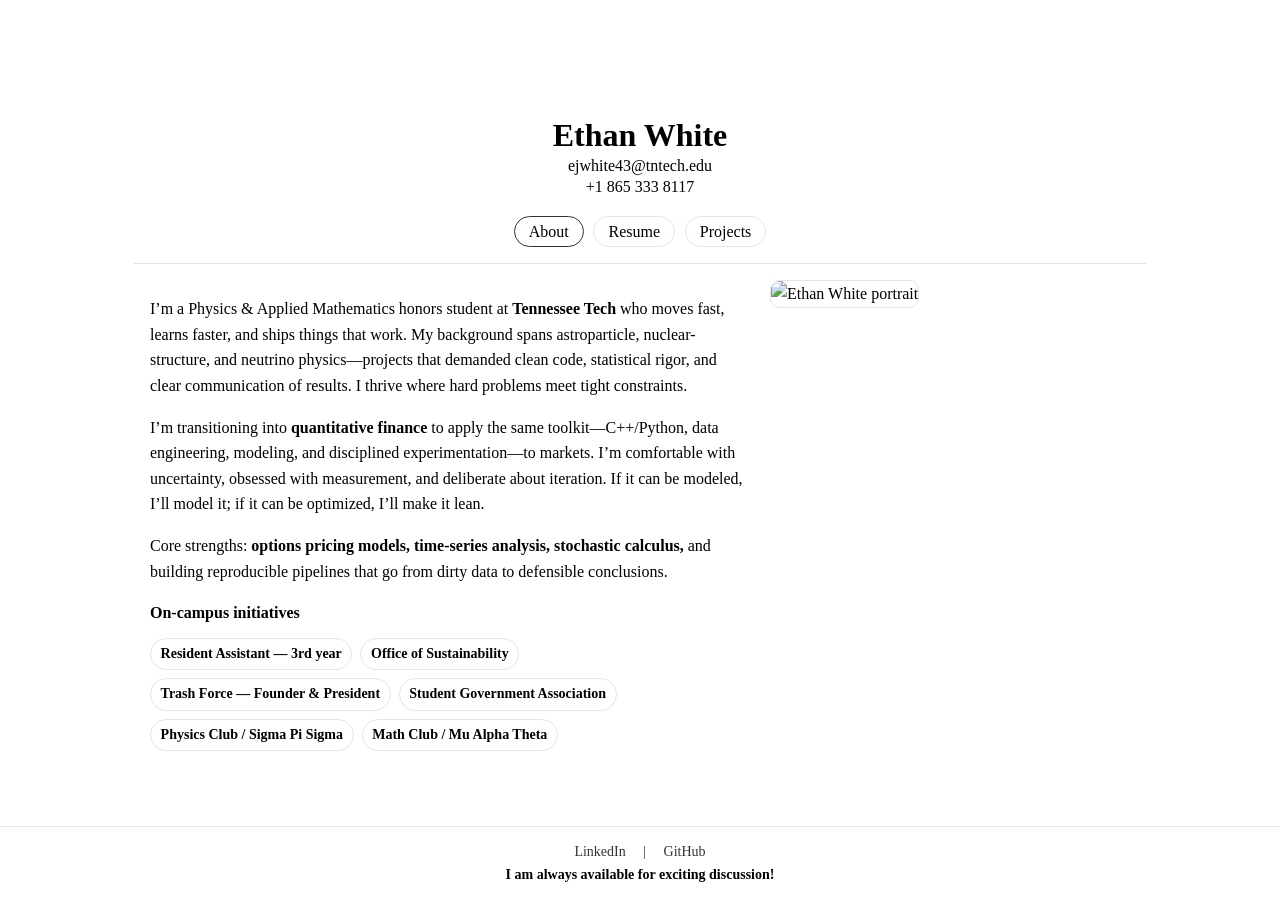
==== index.html @ bb37fae9 "Add files via upload" ====
<!doctype html>
<html lang="en">
<head>
  <meta charset="utf-8" />
  <title>Ethan White</title>
  <meta name="viewport" content="width=device-width, initial-scale=1" />
  <style>
    /* About spacing */
    #panel-about > ul > li { margin-bottom: 1.25em; }
    #panel-about ul ul li { margin-bottom: 0.4em; }

    /* About: two-column layout + photo + initiative pills */
.about-wrap{
  display:grid;
  grid-template-columns: 1fr 360px; /* text | photo */
  gap: 1.5rem;
  align-items:start;
}
.about-photo img{
  width:100%;
  aspect-ratio: 4/5;            /* tall portrait */
  object-fit: cover;
  border:1px solid var(--line);
  border-radius:10px;
}
.badges{
  list-style:none; padding:0; margin:.75rem 0 0 0;
  display:flex; flex-wrap:wrap; gap:.5rem;
}
.badges li{
  padding:.25rem .6rem; border:1px solid var(--line);
  border-radius:999px; font-weight:600; font-size:14px;
}
@media (max-width: 800px){
  .about-wrap{ grid-template-columns: 1fr; }
  .about-photo{ order:-1; } /* photo above text on small screens */
}


    :root{
      --ink:#000; --muted:#333; --line:#e5e5e5; --bg:#fff;
      --pill:999px;
      --js:#d79c82; --rust:#f2df64; --ts:#6ea7e0; --py:#5b87b3; --css:#162ea9; --html:#ff3e00;
    }

    html, body { height: 100%; }
    body{
      margin:0; background:var(--bg); color:var(--ink);
      font-family:"EB Garamond", Garamond, serif;
      display:flex; flex-direction:column; min-height:100vh;
      /* allow normal page scrolling */
      overflow:auto;
    }
    a{ color:inherit; text-decoration:none; }

    /* Hero */
    main{ text-align:center; margin-top:13vh; }
    h1{ margin:0 0 .1em 0; font-size:32px; font-weight:700; }
    .contact p{ margin:.2em 0; font-size:16px; }

    /* Tabs */
    .tabs{ margin-top:1.25em; }
    .tabs input[type="radio"]{ position:absolute; left:-9999px; }
    .labels{ display:flex; gap:.6rem; justify-content:center; flex-wrap:wrap; }
    .tab-label{
      display:inline-block; padding:.34em .88em; border:1px solid var(--line);
      border-radius:var(--pill); font-size:16px; cursor:pointer;
    }
    #tab-about:checked ~ .labels label[for="tab-about"],
    #tab-resume:checked ~ .labels label[for="tab-resume"],
    #tab-projects:checked ~ .labels label[for="tab-projects"]{
      border-color:var(--muted);
    }

    /* Panels – no fixed height, no internal scrolling */
    .panels{
      max-width:980px; margin:1em auto 0 auto; padding:0 1rem;
      text-align:left; line-height:1.6;
      border-top:1px solid var(--line);
    }
    .panel{ display:none; padding:1rem 0 2rem; }
    #tab-about:checked   ~ .panels #panel-about{ display:block; }
    #tab-resume:checked  ~ .panels #panel-resume{ display:block; }
    #tab-projects:checked~ .panels #panel-projects{ display:block; }

    /* Timeline */
    .resume h3{ margin:.5rem 0 .25rem; font-size:22px; }
    .timeline{ position:relative; margin:1rem 0 0 0; padding-left:2.25rem; }
    .timeline:before{ content:""; position:absolute; left:.7rem; top:0; bottom:0; width:2px; background:var(--line); }
    .titem{ position:relative; padding:.25rem 0 .9rem 1.1rem; margin-left:.5rem; }
    .titem:before{
      content:""; position:absolute; left:-1.4rem; top:.35rem;
      width:.6rem; height:.6rem; background:#fff; border:2px solid var(--muted); border-radius:50%;
    }
    .trole{ font-weight:700; }
    .torg{ font-style:Arial; }
    .tdates{ color:var(--muted); font-size:15px; }
    .arrow{ display:flex; align-items:center; gap:.6rem; color:var(--muted); margin:.25rem 0 .25rem .1rem; font-size:14px; }
    .arrow:before, .arrow:after{ content:""; height:1px; background:var(--line); flex:3 1 0; }
    .arrow span{ white-space:nowrap; }
    .subbullets{ margin:.35rem 0 0 0; padding-left:1.1rem; }
    .subbullets li{ margin:.2rem 0; }

    /* Projects */
    .grid{ display:grid; gap:1.25rem; grid-template-columns: repeat(3, 1fr); }
    @media (max-width: 960px){ .grid{ grid-template-columns: repeat(2, 1fr); } }
    @media (max-width: 640px){ .grid{ grid-template-columns: 1fr; } }
    .card{ border:1px solid var(--line); border-radius:10px; padding:1.1rem 1.2rem; background:#fff; }
    .card h4{ margin:0 0 .35rem 0; font-size:22px; }
    .card p{ margin:.25rem 0 .8rem 0; color:#222; }
    .tags{ display:flex; gap:.5rem; flex-wrap:wrap; }
    .tag{ display:inline-block; padding:.25rem .55rem; border-radius:8px; font-size:14px; font-weight:700;
          box-shadow: inset 0 0 0 1px rgba(0,0,0,.08); }
    .html{ background:var(--html); }
    .js{ background:var(--js); }
    .ts{ background:var(--ts); }
    .py{ background:var(--py); }
    .lua{ background:var(--lua); }
    .css{ background:var(--css); }

    /* Footer */
    footer{
      margin-top:auto; text-align:center; padding:1.2em 0;
      border-top:1px solid var(--line); font-size:14px; color:var(--muted);
    }
    footer a{ margin:0 1em; color:var(--muted); }
    footer a:hover{ text-decoration:underline; }
    .footer-note{ margin-top:.5em; font-weight:600; color:#000; }
  </style>
</head>
<body>
  <main>
    <h1>Ethan White</h1>
    <div class="contact">
      <p><a href="mailto:ejwhite43@tntech.edu">ejwhite43@tntech.edu</a></p>
      <p><a href="tel:+18653338117">+1 865 333 8117</a></p>
    </div>

    <div class="tabs">
      <input type="radio" name="tabs" id="tab-about" checked>
      <input type="radio" name="tabs" id="tab-resume">
      <input type="radio" name="tabs" id="tab-projects">

      <div class="labels">
        <label class="tab-label" for="tab-about">About</label>
        <label class="tab-label" for="tab-resume">Resume</label>
        <label class="tab-label" for="tab-projects">Projects</label>
      </div>

      <div class="panels">
        <!-- ABOUT -->
<section class="panel" id="panel-about">
  <div class="about-wrap">
    <!-- LEFT: TEXT -->
    <div class="about-text">
      <p>
        I’m a Physics & Applied Mathematics honors student at <strong>Tennessee Tech</strong> who moves fast,
        learns faster, and ships things that work. My background spans astroparticle, nuclear-structure, and
        neutrino physics—projects that demanded clean code, statistical rigor, and clear communication of results.
        I thrive where hard problems meet tight constraints.
      </p>

      <p>
        I’m transitioning into <strong>quantitative finance</strong> to apply the same toolkit—C++/Python,
        data engineering, modeling, and disciplined experimentation—to markets. I’m comfortable with uncertainty,
        obsessed with measurement, and deliberate about iteration. If it can be modeled, I’ll model it; if it can
        be optimized, I’ll make it lean.
      </p>

      <p>
        Core strengths: <strong>options pricing models, time-series analysis, stochastic calculus,</strong> and
        building reproducible pipelines that go from dirty data to defensible conclusions.
      </p>

      <div>
        <strong>On-campus initiatives</strong>
        <ul class="badges">
          <li>Resident Assistant — 3rd year</li>
          <li>Office of Sustainability</li>
          <li>Trash Force — Founder & President</li>
          <li>Student Government Association</li>
          <li>Physics Club / Sigma Pi Sigma</li>
          <li>Math Club / Mu Alpha Theta</li>
        </ul>
      </div>
    </div>

    <!-- RIGHT: PHOTO -->
    <div class="about-photo">
      <!-- Replace the src with your actual image path -->
      <img src="images/lakelouise.jpg" alt="Ethan White portrait">
    </div>
  </div>
</section>


        <!-- RESUME -->
        <section class="panel resume" id="panel-resume">
          <h3>Education</h3>
          <div class="timeline">
            <div class="titem">
              <div class="trole">B.S. Physics; B.S. Applied Mathematics, Honors College — GPA 3.72/4.00</div>
              <div class="torg">Tennessee Technological University — Cookeville, TN</div>
              <div class="tdates">Anticipated May 2026</div>
              <ul class="subbullets">
                <li>Technical: Python (Masterful), C++, CERN ROOT, R, HTML/CSS</li>
              </ul>
            </div>
            <div class="arrow"><span>▼ next</span></div>
          </div>

          <h3>Work Experience</h3>
          <div class="timeline">
            <div class="titem">
              <div class="trole">Undergraduate Research Assistant, Astroparticle Physics</div>
              <div class="torg">University of Utah, Physics & Astronomy REU — Salt Lake City, UT</div>
              <div class="tdates">May 2025 – Aug 2025</div>
              <ul class="subbullets">
                <li>Time-matching corrections and calibration for IceCube SAE with TALE infill; event-reconstruction program.</li>
                <li>Posters: SESAPS 2025 (Harrisonburg), TA Collaboration Meeting (Tokyo, Japan).</li>
              </ul>
            </div>

            <div class="arrow"><span>↓</span></div>

            <div class="titem">
              <div class="trole">Undergraduate Research Assistant, Nuclear Structure Physics</div>
              <div class="torg">Tennessee Technological University — Cookeville, TN</div>
              <div class="tdates">May 2024 – Aug 2024</div>
              <ul class="subbullets">
                <li>Electronic crosstalk corrections; GRIFFIN efficiency curve; 35Mg decay analysis from TRIUMF experiments.</li>
                <li>Calibrated scintillation bars; reverse-engineered undocumented PMTs; designed ion-beam vacuum system.</li>
                <li>Posters: APS DNP 2024 (Boston), SESAPS 2024 (Charlotte).</li>
              </ul>
            </div>

            <div class="arrow"><span>↓</span></div>

            <div class="titem">
              <div class="trole">Undergraduate Research Assistant, Neutrino Physics</div>
              <div class="torg">Academia Sinica, Institute of Physics (PIRE GEMADARC) — Taipei, Taiwan</div>
              <div class="tdates">May 2023 – Jul 2023</div>
              <ul class="subbullets">
                <li>Neutrino summer school; collaboration meeting; axion–photon–photon coupling limits (TEXONO & XENONnT).</li>
                <li>Posters: APS April 2024 (Sacramento), SESAPS 2023 (Richmond).</li>
              </ul>
            </div>

            <div class="arrow"><span>↓</span></div>

            <div class="titem">
              <div class="trole">Resident Assistant</div>
              <div class="torg">Tennessee Technological University — Cookeville, TN</div>
              <div class="tdates">Dec 2022 – Present</div>
              <ul class="subbullets">
                <li>24/7 support for ~30 students; conflict resolution; monthly programs; policy enforcement & inspections.</li>
                <li>Front-desk support ~10 hrs/wk: facilities issues and lockouts.</li>
              </ul>
            </div>
          </div>
        </section>

        <!-- PROJECTS -->
        <section class="panel" id="panel-projects">
          <div class="grid">
            <article class="card">
              <h4>Market Analysis: GBM, MC</h4>
              <p>Simulating financial markets using Geometric Brownian Motion (GBM), Monte Carlo methods, and risk metrics like Value at Risk (VaR)</p>
              <div class="tags">
                <span class="tag py">Python</span>
              </div>
            </article>
            <article class="card">
              <h4>Portfolio Optimization</h4>
              <p>Combines portfolio optimization and principal component analysis (PCA) to analyze stock returns. Explores correlations of PCA factors with sector ETFs to interpret underlying market drivers.</p>
              <div class="tags">
                <span class="tag py">Python</span>
              </div>
            </article>
            <article class="card">
              <h4>Personal Website</h4>
              <p>Description of my life, experience, and things I'm up to: a portable resume.</p>
              <div class="tags">
                <span class="tag html">HTML</span>
                <span class="tag css">CSS</span>
              </div>
            </article>

          </div>
        </section>
      </div>
    </div>
  </main>

  <footer>
    <a href="https://www.linkedin.com/in/ethan-white-44695a1b8/" target="_blank">LinkedIn</a> |
    <a href="https://github.com/ewhites" target="_blank">GitHub</a>
    <div class="footer-note">I am always available for exciting discussion!</div>
  </footer>
</body>
</html>
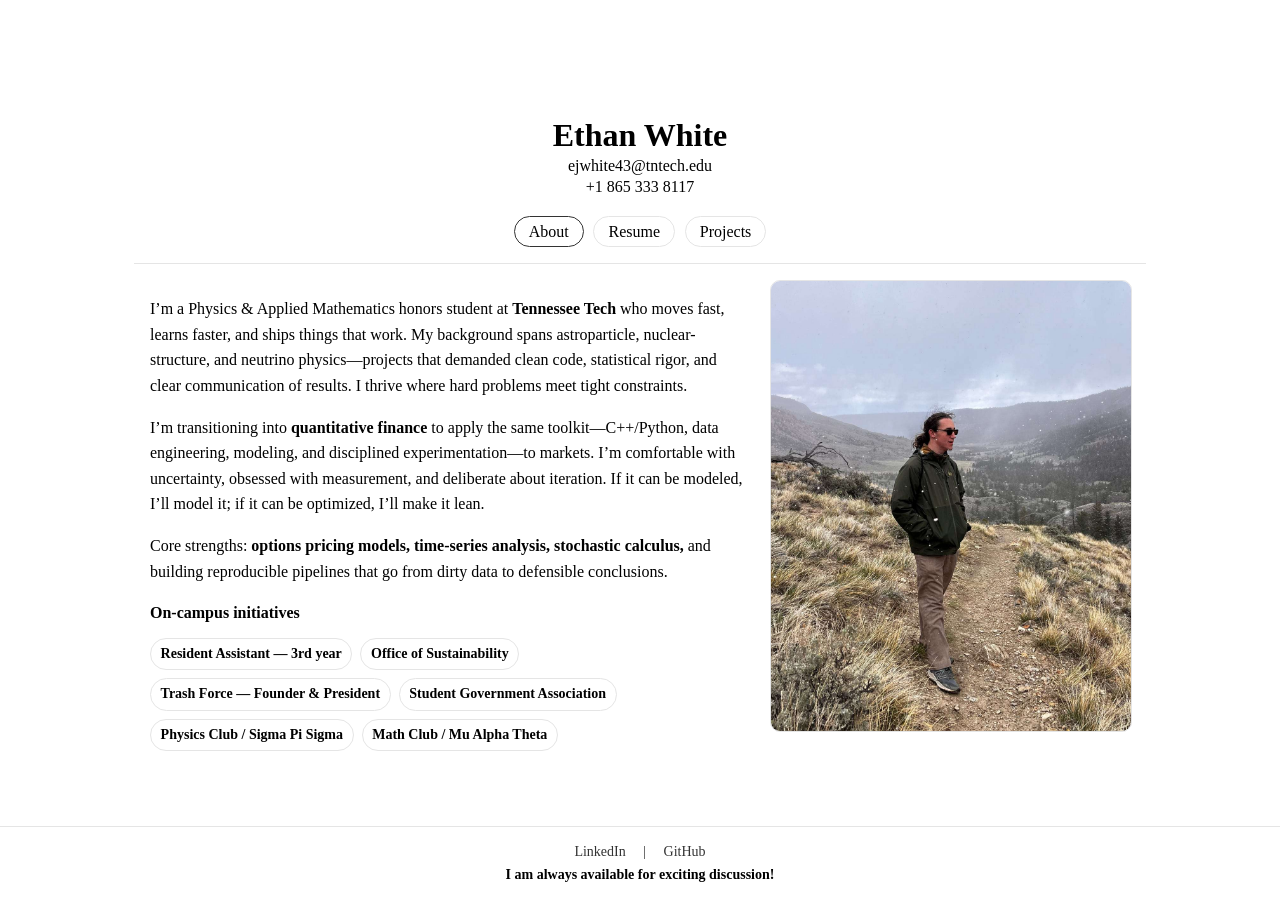
==== commit e11b1151: "Update index.html" ====
--- a/index.html
+++ b/index.html
@@ -188,7 +188,7 @@
     <!-- RIGHT: PHOTO -->
     <div class="about-photo">
       <!-- Replace the src with your actual image path -->
-      <img src="images/lakelouise.jpg" alt="Ethan White portrait">
+      <img src="lakelouise.jpg" alt="Ethan White portrait">
     </div>
   </div>
 </section>
@@ -299,3 +299,4 @@
   </footer>
 </body>
 </html>
+
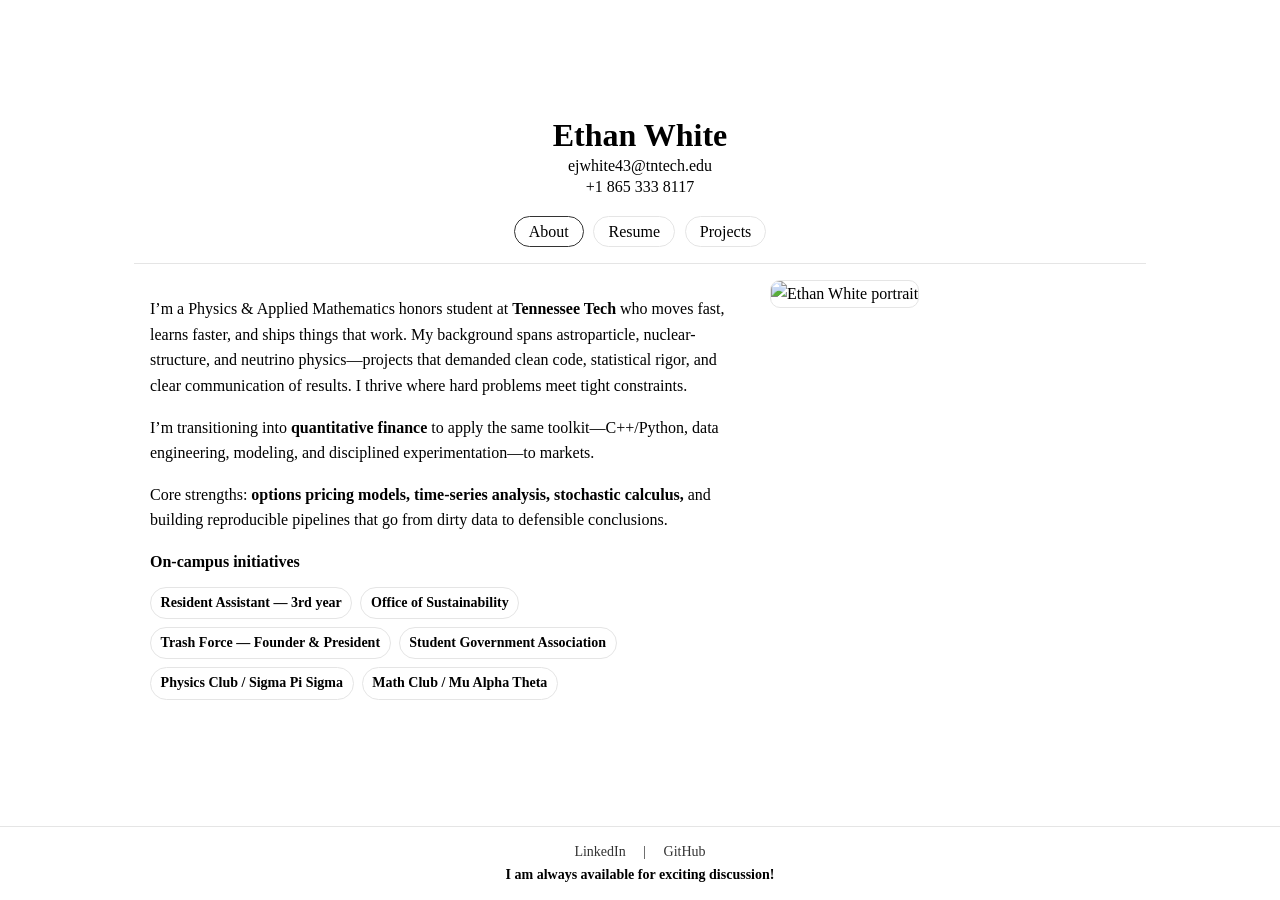
==== commit f6767d37: "Update index.html" ====
--- a/index.html
+++ b/index.html
@@ -10,32 +10,31 @@
     #panel-about ul ul li { margin-bottom: 0.4em; }
 
     /* About: two-column layout + photo + initiative pills */
-.about-wrap{
-  display:grid;
-  grid-template-columns: 1fr 360px; /* text | photo */
-  gap: 1.5rem;
-  align-items:start;
-}
-.about-photo img{
-  width:100%;
-  aspect-ratio: 4/5;            /* tall portrait */
-  object-fit: cover;
-  border:1px solid var(--line);
-  border-radius:10px;
-}
-.badges{
-  list-style:none; padding:0; margin:.75rem 0 0 0;
-  display:flex; flex-wrap:wrap; gap:.5rem;
-}
-.badges li{
-  padding:.25rem .6rem; border:1px solid var(--line);
-  border-radius:999px; font-weight:600; font-size:14px;
-}
-@media (max-width: 800px){
-  .about-wrap{ grid-template-columns: 1fr; }
-  .about-photo{ order:-1; } /* photo above text on small screens */
-}
-
+    .about-wrap{
+      display:grid;
+      grid-template-columns: 1fr 360px; /* text | photo */
+      gap: 1.5rem;
+      align-items:start;
+    }
+    .about-photo img{
+      width:100%;
+      aspect-ratio: 4/5;
+      object-fit: cover;
+      border:1px solid var(--line);
+      border-radius:10px;
+    }
+    .badges{
+      list-style:none; padding:0; margin:.75rem 0 0 0;
+      display:flex; flex-wrap:wrap; gap:.5rem;
+    }
+    .badges li{
+      padding:.25rem .6rem; border:1px solid var(--line);
+      border-radius:999px; font-weight:600; font-size:14px;
+    }
+    @media (max-width: 800px){
+      .about-wrap{ grid-template-columns: 1fr; }
+      .about-photo{ order:-1; }
+    }
 
     :root{
       --ink:#000; --muted:#333; --line:#e5e5e5; --bg:#fff;
@@ -48,7 +47,6 @@
       margin:0; background:var(--bg); color:var(--ink);
       font-family:"EB Garamond", Garamond, serif;
       display:flex; flex-direction:column; min-height:100vh;
-      /* allow normal page scrolling */
       overflow:auto;
     }
     a{ color:inherit; text-decoration:none; }
@@ -72,7 +70,7 @@
       border-color:var(--muted);
     }
 
-    /* Panels – no fixed height, no internal scrolling */
+    /* Panels */
     .panels{
       max-width:980px; margin:1em auto 0 auto; padding:0 1rem;
       text-align:left; line-height:1.6;
@@ -85,16 +83,35 @@
 
     /* Timeline */
     .resume h3{ margin:.5rem 0 .25rem; font-size:22px; }
-    .timeline{ position:relative; margin:1rem 0 0 0; padding-left:2.25rem; }
-    .timeline:before{ content:""; position:absolute; left:.7rem; top:0; bottom:0; width:2px; background:var(--line); }
-    .titem{ position:relative; padding:.25rem 0 .9rem 1.1rem; margin-left:.5rem; }
+    .timeline{ position:relative; margin:1rem 0 0 0; padding-left:2.4rem; }
+    .timeline:before{
+      content:""; position:absolute; left:.7rem; top:0; bottom:0; width:2px; background:var(--line);
+    }
+    .titem{
+      position:relative;
+      padding:.35rem 0 1rem 1.2rem;
+      margin-left:.5rem;
+      border-radius:10px;
+      transition: background-color .15s ease;
+    }
+    .titem:hover{ background-color: rgba(0,0,0,0.03); }
     .titem:before{
-      content:""; position:absolute; left:-1.4rem; top:.35rem;
-      width:.6rem; height:.6rem; background:#fff; border:2px solid var(--muted); border-radius:50%;
-    }
-    .trole{ font-weight:700; }
-    .torg{ font-style:Arial; }
-    .tdates{ color:var(--muted); font-size:15px; }
+      content:"";
+      position:absolute; left:-1.7rem; top:.45rem;
+      width:20px; height:20px;
+      background:#fff;
+      border:2px solid #000;
+      border-radius:50%;
+      transition: background-color .15s ease, transform .15s ease, border-color .15s ease;
+    }
+    .titem:hover:before{
+      background:#000;
+      border-color:#000;
+      transform: scale(1.05);
+    }
+    .tcontent .trole{ font-weight:700; }
+    .tcontent .torg{ font-style:Arial; }
+    .tcontent .tdates{ color:var(--muted); font-size:15px; }
     .arrow{ display:flex; align-items:center; gap:.6rem; color:var(--muted); margin:.25rem 0 .25rem .1rem; font-size:14px; }
     .arrow:before, .arrow:after{ content:""; height:1px; background:var(--line); flex:3 1 0; }
     .arrow span{ white-space:nowrap; }
@@ -105,20 +122,46 @@
     .grid{ display:grid; gap:1.25rem; grid-template-columns: repeat(3, 1fr); }
     @media (max-width: 960px){ .grid{ grid-template-columns: repeat(2, 1fr); } }
     @media (max-width: 640px){ .grid{ grid-template-columns: 1fr; } }
-    .card{ border:1px solid var(--line); border-radius:10px; padding:1.1rem 1.2rem; background:#fff; }
+
+    .card{
+      display:block;
+      border:1px solid var(--line);
+      border-radius:10px;
+      padding:1.1rem 1.2rem;
+      background:#fff;
+      transition: box-shadow .15s ease, transform .15s ease, border-color .15s ease;
+      outline: none;
+    }
+    .card:hover{
+      box-shadow: 0 6px 18px rgba(0,0,0,.08);
+      transform: translateY(-2px);
+      border-color:#dcdcdc;
+    }
+    .card:focus-visible{
+      box-shadow: 0 0 0 3px rgba(30,144,255,.3);
+    }
+    .card-img{
+      width:100%;
+      aspect-ratio: 16/9;
+      object-fit:cover;
+      border-radius:8px;
+      border:1px solid var(--line);
+      margin: 0 0 .8rem 0;
+      display:block;
+    }
     .card h4{ margin:0 0 .35rem 0; font-size:22px; }
     .card p{ margin:.25rem 0 .8rem 0; color:#222; }
     .tags{ display:flex; gap:.5rem; flex-wrap:wrap; }
-    .tag{ display:inline-block; padding:.25rem .55rem; border-radius:8px; font-size:14px; font-weight:700;
-          box-shadow: inset 0 0 0 1px rgba(0,0,0,.08); }
+    .tag{
+      display:inline-block; padding:.25rem .55rem; border-radius:8px; font-size:14px; font-weight:700;
+      box-shadow: inset 0 0 0 1px rgba(0,0,0,.08);
+    }
     .html{ background:var(--html); }
     .js{ background:var(--js); }
     .ts{ background:var(--ts); }
     .py{ background:var(--py); }
-    .lua{ background:var(--lua); }
     .css{ background:var(--css); }
 
-    /* Footer */
     footer{
       margin-top:auto; text-align:center; padding:1.2em 0;
       border-top:1px solid var(--line); font-size:14px; color:var(--muted);
@@ -149,62 +192,54 @@
 
       <div class="panels">
         <!-- ABOUT -->
-<section class="panel" id="panel-about">
-  <div class="about-wrap">
-    <!-- LEFT: TEXT -->
-    <div class="about-text">
-      <p>
-        I’m a Physics & Applied Mathematics honors student at <strong>Tennessee Tech</strong> who moves fast,
-        learns faster, and ships things that work. My background spans astroparticle, nuclear-structure, and
-        neutrino physics—projects that demanded clean code, statistical rigor, and clear communication of results.
-        I thrive where hard problems meet tight constraints.
-      </p>
-
-      <p>
-        I’m transitioning into <strong>quantitative finance</strong> to apply the same toolkit—C++/Python,
-        data engineering, modeling, and disciplined experimentation—to markets. I’m comfortable with uncertainty,
-        obsessed with measurement, and deliberate about iteration. If it can be modeled, I’ll model it; if it can
-        be optimized, I’ll make it lean.
-      </p>
-
-      <p>
-        Core strengths: <strong>options pricing models, time-series analysis, stochastic calculus,</strong> and
-        building reproducible pipelines that go from dirty data to defensible conclusions.
-      </p>
-
-      <div>
-        <strong>On-campus initiatives</strong>
-        <ul class="badges">
-          <li>Resident Assistant — 3rd year</li>
-          <li>Office of Sustainability</li>
-          <li>Trash Force — Founder & President</li>
-          <li>Student Government Association</li>
-          <li>Physics Club / Sigma Pi Sigma</li>
-          <li>Math Club / Mu Alpha Theta</li>
-        </ul>
-      </div>
-    </div>
-
-    <!-- RIGHT: PHOTO -->
-    <div class="about-photo">
-      <!-- Replace the src with your actual image path -->
-      <img src="lakelouise.jpg" alt="Ethan White portrait">
-    </div>
-  </div>
-</section>
-
+        <section class="panel" id="panel-about">
+          <div class="about-wrap">
+            <div class="about-text">
+              <p>
+                I’m a Physics & Applied Mathematics honors student at <strong>Tennessee Tech</strong> who moves fast,
+                learns faster, and ships things that work. My background spans astroparticle, nuclear-structure, and
+                neutrino physics—projects that demanded clean code, statistical rigor, and clear communication of results.
+                I thrive where hard problems meet tight constraints.
+              </p>
+              <p>
+                I’m transitioning into <strong>quantitative finance</strong> to apply the same toolkit—C++/Python,
+                data engineering, modeling, and disciplined experimentation—to markets.
+              </p>
+              <p>
+                Core strengths: <strong>options pricing models, time-series analysis, stochastic calculus,</strong> and
+                building reproducible pipelines that go from dirty data to defensible conclusions.
+              </p>
+              <div>
+                <strong>On-campus initiatives</strong>
+                <ul class="badges">
+                  <li>Resident Assistant — 3rd year</li>
+                  <li>Office of Sustainability</li>
+                  <li>Trash Force — Founder & President</li>
+                  <li>Student Government Association</li>
+                  <li>Physics Club / Sigma Pi Sigma</li>
+                  <li>Math Club / Mu Alpha Theta</li>
+                </ul>
+              </div>
+            </div>
+            <div class="about-photo">
+              <img src="images/lakelouise.jpg" alt="Ethan White portrait">
+            </div>
+          </div>
+        </section>
 
         <!-- RESUME -->
         <section class="panel resume" id="panel-resume">
           <h3>Education</h3>
           <div class="timeline">
             <div class="titem">
-              <div class="trole">B.S. Physics; B.S. Applied Mathematics, Honors College — GPA 3.72/4.00</div>
-              <div class="torg">Tennessee Technological University — Cookeville, TN</div>
-              <div class="tdates">Anticipated May 2026</div>
-              <ul class="subbullets">
-                <li>Technical: Python (Masterful), C++, CERN ROOT, R, HTML/CSS</li>
-              </ul>
+              <div class="tcontent">
+                <div class="trole">B.S. Physics; B.S. Applied Mathematics, Honors College — GPA 3.72/4.00</div>
+                <div class="torg">Tennessee Technological University — Cookeville, TN</div>
+                <div class="tdates">Anticipated May 2026</div>
+                <ul class="subbullets">
+                  <li>Technical: Python (Masterful), C++, CERN ROOT, R, HTML/CSS</li>
+                </ul>
+              </div>
             </div>
             <div class="arrow"><span>▼ next</span></div>
           </div>
@@ -212,50 +247,58 @@
           <h3>Work Experience</h3>
           <div class="timeline">
             <div class="titem">
-              <div class="trole">Undergraduate Research Assistant, Astroparticle Physics</div>
-              <div class="torg">University of Utah, Physics & Astronomy REU — Salt Lake City, UT</div>
-              <div class="tdates">May 2025 – Aug 2025</div>
-              <ul class="subbullets">
-                <li>Time-matching corrections and calibration for IceCube SAE with TALE infill; event-reconstruction program.</li>
-                <li>Posters: SESAPS 2025 (Harrisonburg), TA Collaboration Meeting (Tokyo, Japan).</li>
-              </ul>
+              <div class="tcontent">
+                <div class="trole">Undergraduate Research Assistant, Astroparticle Physics</div>
+                <div class="torg">University of Utah, Physics & Astronomy REU — Salt Lake City, UT</div>
+                <div class="tdates">May 2025 – Aug 2025</div>
+                <ul class="subbullets">
+                  <li>Time-matching corrections and calibration for IceCube SAE with TALE infill.</li>
+                  <li>Posters: SESAPS 2025 (Harrisonburg), TA Collaboration Meeting (Tokyo, Japan).</li>
+                </ul>
+              </div>
             </div>
 
             <div class="arrow"><span>↓</span></div>
 
             <div class="titem">
-              <div class="trole">Undergraduate Research Assistant, Nuclear Structure Physics</div>
-              <div class="torg">Tennessee Technological University — Cookeville, TN</div>
-              <div class="tdates">May 2024 – Aug 2024</div>
-              <ul class="subbullets">
-                <li>Electronic crosstalk corrections; GRIFFIN efficiency curve; 35Mg decay analysis from TRIUMF experiments.</li>
-                <li>Calibrated scintillation bars; reverse-engineered undocumented PMTs; designed ion-beam vacuum system.</li>
-                <li>Posters: APS DNP 2024 (Boston), SESAPS 2024 (Charlotte).</li>
-              </ul>
+              <div class="tcontent">
+                <div class="trole">Undergraduate Research Assistant, Nuclear Structure Physics</div>
+                <div class="torg">Tennessee Technological University — Cookeville, TN</div>
+                <div class="tdates">May 2024 – Aug 2024</div>
+                <ul class="subbullets">
+                  <li>Electronic crosstalk corrections; GRIFFIN efficiency curve; 35Mg decay analysis from TRIUMF experiments.</li>
+                  <li>Calibrated scintillation bars; reverse-engineered undocumented PMTs.</li>
+                  <li>Posters: APS DNP 2024 (Boston), SESAPS 2024 (Charlotte).</li>
+                </ul>
+              </div>
             </div>
 
             <div class="arrow"><span>↓</span></div>
 
             <div class="titem">
-              <div class="trole">Undergraduate Research Assistant, Neutrino Physics</div>
-              <div class="torg">Academia Sinica, Institute of Physics (PIRE GEMADARC) — Taipei, Taiwan</div>
-              <div class="tdates">May 2023 – Jul 2023</div>
-              <ul class="subbullets">
-                <li>Neutrino summer school; collaboration meeting; axion–photon–photon coupling limits (TEXONO & XENONnT).</li>
-                <li>Posters: APS April 2024 (Sacramento), SESAPS 2023 (Richmond).</li>
-              </ul>
+              <div class="tcontent">
+                <div class="trole">Undergraduate Research Assistant, Neutrino Physics</div>
+                <div class="torg">Academia Sinica, Institute of Physics (PIRE GEMADARC) — Taipei, Taiwan</div>
+                <div class="tdates">May 2023 – Jul 2023</div>
+                <ul class="subbullets">
+                  <li>Neutrino summer school; axion–photon–photon coupling limits (TEXONO & XENONnT).</li>
+                  <li>Posters: APS April 2024 (Sacramento), SESAPS 2023 (Richmond).</li>
+                </ul>
+              </div>
             </div>
 
             <div class="arrow"><span>↓</span></div>
 
             <div class="titem">
-              <div class="trole">Resident Assistant</div>
-              <div class="torg">Tennessee Technological University — Cookeville, TN</div>
-              <div class="tdates">Dec 2022 – Present</div>
-              <ul class="subbullets">
-                <li>24/7 support for ~30 students; conflict resolution; monthly programs; policy enforcement & inspections.</li>
-                <li>Front-desk support ~10 hrs/wk: facilities issues and lockouts.</li>
-              </ul>
+              <div class="tcontent">
+                <div class="trole">Resident Assistant</div>
+                <div class="torg">Tennessee Technological University — Cookeville, TN</div>
+                <div class="tdates">Dec 2022 – Present</div>
+                <ul class="subbullets">
+                  <li>24/7 support for ~30 students; conflict resolution; monthly programs.</li>
+                  <li>Front-desk support ~10 hrs/wk: facilities issues and lockouts.</li>
+                </ul>
+              </div>
             </div>
           </div>
         </section>
@@ -263,29 +306,24 @@
         <!-- PROJECTS -->
         <section class="panel" id="panel-projects">
           <div class="grid">
-            <article class="card">
+            <a class="card" href="https://github.com/ewhites/stock-montecarlo-gbm" target="_blank">
+              <img class="card-img" src="images/simulation.png" alt="Line plot and simulated GBM price paths">
               <h4>Market Analysis: GBM, MC</h4>
               <p>Simulating financial markets using Geometric Brownian Motion (GBM), Monte Carlo methods, and risk metrics like Value at Risk (VaR)</p>
-              <div class="tags">
-                <span class="tag py">Python</span>
-              </div>
-            </article>
-            <article class="card">
+              <div class="tags"><span class="tag py">Python</span></div>
+            </a>
+            <a class="card" href="https://github.com/ewhites/markowitz-optimization" target="_blank">
+              <img class="card-img" src="images/projects/markowitz.jpg" alt="Efficient frontier">
               <h4>Portfolio Optimization</h4>
-              <p>Combines portfolio optimization and principal component analysis (PCA) to analyze stock returns. Explores correlations of PCA factors with sector ETFs to interpret underlying market drivers.</p>
-              <div class="tags">
-                <span class="tag py">Python</span>
-              </div>
-            </article>
-            <article class="card">
+              <p>Markowitz optimization and principal component analysis (PCA) to analyze stock returns. Explores correlations of PCA factors with sector ETFs to interpret underlying market drivers. Coming soon!</p>
+              <div class="tags"><span class="tag py">Python</span></div>
+            </a>
+            <a class="card" href="https://github.com/ewhites/ewhites.github.io" target="_blank">
+              <img class="card-img" src="images/presentation.webp" alt="Personal site screenshot">
               <h4>Personal Website</h4>
-              <p>Description of my life, experience, and things I'm up to: a portable resume.</p>
-              <div class="tags">
-                <span class="tag html">HTML</span>
-                <span class="tag css">CSS</span>
-              </div>
-            </article>
-
+              <p>Description of my life, experience, and things I'm up to: a portable resume</p>
+              <div class="tags"><span class="tag html">HTML</span><span class="tag css">CSS</span></div>
+            </a>
           </div>
         </section>
       </div>
@@ -300,3 +338,5 @@
 </body>
 </html>
 
+
+
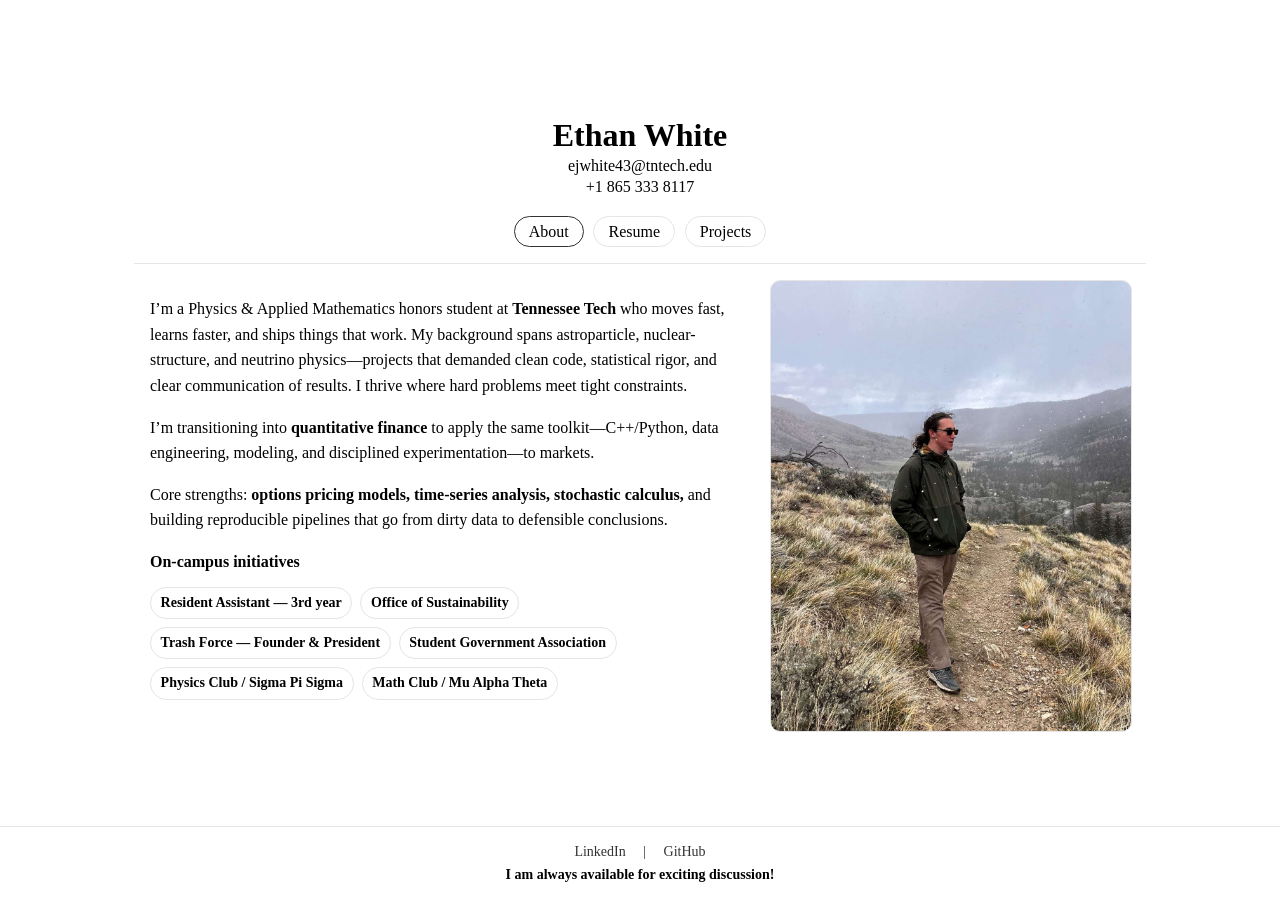
==== commit f533e24b: "Update index.html Changed directory paths for images." ====
--- a/index.html
+++ b/index.html
@@ -222,7 +222,7 @@
               </div>
             </div>
             <div class="about-photo">
-              <img src="images/lakelouise.jpg" alt="Ethan White portrait">
+              <img src="lakelouise.jpg" alt="Ethan White portrait">
             </div>
           </div>
         </section>
@@ -307,19 +307,19 @@
         <section class="panel" id="panel-projects">
           <div class="grid">
             <a class="card" href="https://github.com/ewhites/stock-montecarlo-gbm" target="_blank">
-              <img class="card-img" src="images/simulation.png" alt="Line plot and simulated GBM price paths">
+              <img class="card-img" src="simulation.png" alt="Line plot and simulated GBM price paths">
               <h4>Market Analysis: GBM, MC</h4>
               <p>Simulating financial markets using Geometric Brownian Motion (GBM), Monte Carlo methods, and risk metrics like Value at Risk (VaR)</p>
               <div class="tags"><span class="tag py">Python</span></div>
             </a>
             <a class="card" href="https://github.com/ewhites/markowitz-optimization" target="_blank">
-              <img class="card-img" src="images/projects/markowitz.jpg" alt="Efficient frontier">
+              <img class="card-img" src="images/markowitz.jpg" alt="Efficient frontier curve">
               <h4>Portfolio Optimization</h4>
               <p>Markowitz optimization and principal component analysis (PCA) to analyze stock returns. Explores correlations of PCA factors with sector ETFs to interpret underlying market drivers. Coming soon!</p>
               <div class="tags"><span class="tag py">Python</span></div>
             </a>
             <a class="card" href="https://github.com/ewhites/ewhites.github.io" target="_blank">
-              <img class="card-img" src="images/presentation.webp" alt="Personal site screenshot">
+              <img class="card-img" src="presentation.webp" alt="Personal site screenshot">
               <h4>Personal Website</h4>
               <p>Description of my life, experience, and things I'm up to: a portable resume</p>
               <div class="tags"><span class="tag html">HTML</span><span class="tag css">CSS</span></div>
@@ -340,3 +340,4 @@
 
 
 
+
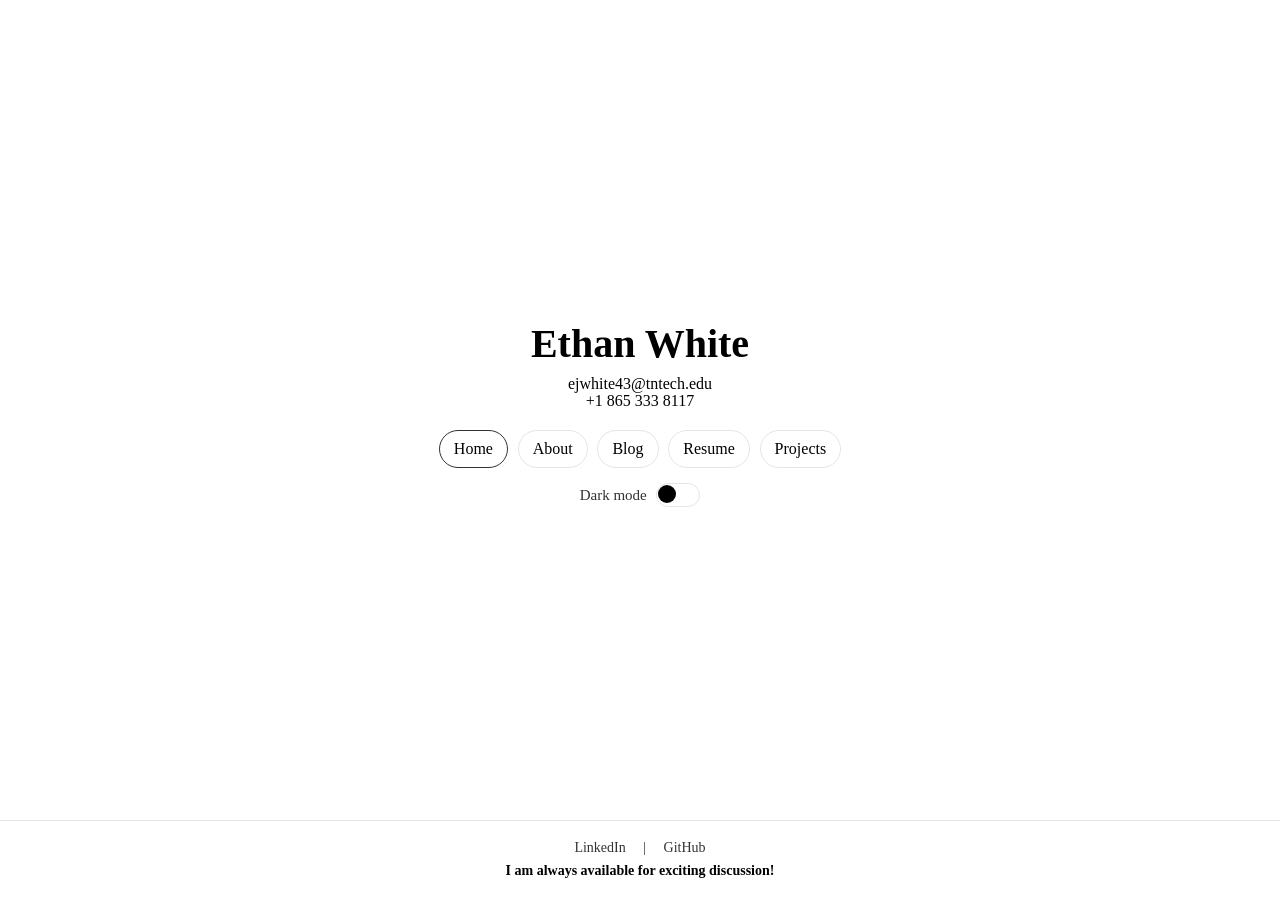
==== commit 895579e9: "fixing website vibecoded new setup" ====
--- a/index.html
+++ b/index.html
@@ -1,343 +1,333 @@
-<!doctype html>
-<html lang="en">
-<head>
-  <meta charset="utf-8" />
-  <title>Ethan White</title>
-  <meta name="viewport" content="width=device-width, initial-scale=1" />
-  <style>
-    /* About spacing */
-    #panel-about > ul > li { margin-bottom: 1.25em; }
-    #panel-about ul ul li { margin-bottom: 0.4em; }
-
-    /* About: two-column layout + photo + initiative pills */
-    .about-wrap{
-      display:grid;
-      grid-template-columns: 1fr 360px; /* text | photo */
-      gap: 1.5rem;
-      align-items:start;
-    }
-    .about-photo img{
-      width:100%;
-      aspect-ratio: 4/5;
-      object-fit: cover;
-      border:1px solid var(--line);
-      border-radius:10px;
-    }
-    .badges{
-      list-style:none; padding:0; margin:.75rem 0 0 0;
-      display:flex; flex-wrap:wrap; gap:.5rem;
-    }
-    .badges li{
-      padding:.25rem .6rem; border:1px solid var(--line);
-      border-radius:999px; font-weight:600; font-size:14px;
-    }
-    @media (max-width: 800px){
-      .about-wrap{ grid-template-columns: 1fr; }
-      .about-photo{ order:-1; }
-    }
-
-    :root{
-      --ink:#000; --muted:#333; --line:#e5e5e5; --bg:#fff;
-      --pill:999px;
-      --js:#d79c82; --rust:#f2df64; --ts:#6ea7e0; --py:#5b87b3; --css:#162ea9; --html:#ff3e00;
-    }
-
-    html, body { height: 100%; }
-    body{
-      margin:0; background:var(--bg); color:var(--ink);
-      font-family:"EB Garamond", Garamond, serif;
-      display:flex; flex-direction:column; min-height:100vh;
-      overflow:auto;
-    }
-    a{ color:inherit; text-decoration:none; }
-
-    /* Hero */
-    main{ text-align:center; margin-top:13vh; }
-    h1{ margin:0 0 .1em 0; font-size:32px; font-weight:700; }
-    .contact p{ margin:.2em 0; font-size:16px; }
-
-    /* Tabs */
-    .tabs{ margin-top:1.25em; }
-    .tabs input[type="radio"]{ position:absolute; left:-9999px; }
-    .labels{ display:flex; gap:.6rem; justify-content:center; flex-wrap:wrap; }
-    .tab-label{
-      display:inline-block; padding:.34em .88em; border:1px solid var(--line);
-      border-radius:var(--pill); font-size:16px; cursor:pointer;
-    }
-    #tab-about:checked ~ .labels label[for="tab-about"],
-    #tab-resume:checked ~ .labels label[for="tab-resume"],
-    #tab-projects:checked ~ .labels label[for="tab-projects"]{
-      border-color:var(--muted);
-    }
-
-    /* Panels */
-    .panels{
-      max-width:980px; margin:1em auto 0 auto; padding:0 1rem;
-      text-align:left; line-height:1.6;
-      border-top:1px solid var(--line);
-    }
-    .panel{ display:none; padding:1rem 0 2rem; }
-    #tab-about:checked   ~ .panels #panel-about{ display:block; }
-    #tab-resume:checked  ~ .panels #panel-resume{ display:block; }
-    #tab-projects:checked~ .panels #panel-projects{ display:block; }
-
-    /* Timeline */
-    .resume h3{ margin:.5rem 0 .25rem; font-size:22px; }
-    .timeline{ position:relative; margin:1rem 0 0 0; padding-left:2.4rem; }
-    .timeline:before{
-      content:""; position:absolute; left:.7rem; top:0; bottom:0; width:2px; background:var(--line);
-    }
-    .titem{
-      position:relative;
-      padding:.35rem 0 1rem 1.2rem;
-      margin-left:.5rem;
-      border-radius:10px;
-      transition: background-color .15s ease;
-    }
-    .titem:hover{ background-color: rgba(0,0,0,0.03); }
-    .titem:before{
-      content:"";
-      position:absolute; left:-1.7rem; top:.45rem;
-      width:20px; height:20px;
-      background:#fff;
-      border:2px solid #000;
-      border-radius:50%;
-      transition: background-color .15s ease, transform .15s ease, border-color .15s ease;
-    }
-    .titem:hover:before{
-      background:#000;
-      border-color:#000;
-      transform: scale(1.05);
-    }
-    .tcontent .trole{ font-weight:700; }
-    .tcontent .torg{ font-style:Arial; }
-    .tcontent .tdates{ color:var(--muted); font-size:15px; }
-    .arrow{ display:flex; align-items:center; gap:.6rem; color:var(--muted); margin:.25rem 0 .25rem .1rem; font-size:14px; }
-    .arrow:before, .arrow:after{ content:""; height:1px; background:var(--line); flex:3 1 0; }
-    .arrow span{ white-space:nowrap; }
-    .subbullets{ margin:.35rem 0 0 0; padding-left:1.1rem; }
-    .subbullets li{ margin:.2rem 0; }
-
-    /* Projects */
-    .grid{ display:grid; gap:1.25rem; grid-template-columns: repeat(3, 1fr); }
-    @media (max-width: 960px){ .grid{ grid-template-columns: repeat(2, 1fr); } }
-    @media (max-width: 640px){ .grid{ grid-template-columns: 1fr; } }
-
-    .card{
-      display:block;
-      border:1px solid var(--line);
-      border-radius:10px;
-      padding:1.1rem 1.2rem;
-      background:#fff;
-      transition: box-shadow .15s ease, transform .15s ease, border-color .15s ease;
-      outline: none;
-    }
-    .card:hover{
-      box-shadow: 0 6px 18px rgba(0,0,0,.08);
-      transform: translateY(-2px);
-      border-color:#dcdcdc;
-    }
-    .card:focus-visible{
-      box-shadow: 0 0 0 3px rgba(30,144,255,.3);
-    }
-    .card-img{
-      width:100%;
-      aspect-ratio: 16/9;
-      object-fit:cover;
-      border-radius:8px;
-      border:1px solid var(--line);
-      margin: 0 0 .8rem 0;
-      display:block;
-    }
-    .card h4{ margin:0 0 .35rem 0; font-size:22px; }
-    .card p{ margin:.25rem 0 .8rem 0; color:#222; }
-    .tags{ display:flex; gap:.5rem; flex-wrap:wrap; }
-    .tag{
-      display:inline-block; padding:.25rem .55rem; border-radius:8px; font-size:14px; font-weight:700;
-      box-shadow: inset 0 0 0 1px rgba(0,0,0,.08);
-    }
-    .html{ background:var(--html); }
-    .js{ background:var(--js); }
-    .ts{ background:var(--ts); }
-    .py{ background:var(--py); }
-    .css{ background:var(--css); }
-
-    footer{
-      margin-top:auto; text-align:center; padding:1.2em 0;
-      border-top:1px solid var(--line); font-size:14px; color:var(--muted);
-    }
-    footer a{ margin:0 1em; color:var(--muted); }
-    footer a:hover{ text-decoration:underline; }
-    .footer-note{ margin-top:.5em; font-weight:600; color:#000; }
-  </style>
-</head>
-<body>
-  <main>
-    <h1>Ethan White</h1>
-    <div class="contact">
-      <p><a href="mailto:ejwhite43@tntech.edu">ejwhite43@tntech.edu</a></p>
-      <p><a href="tel:+18653338117">+1 865 333 8117</a></p>
-    </div>
-
-    <div class="tabs">
-      <input type="radio" name="tabs" id="tab-about" checked>
-      <input type="radio" name="tabs" id="tab-resume">
-      <input type="radio" name="tabs" id="tab-projects">
-
-      <div class="labels">
-        <label class="tab-label" for="tab-about">About</label>
-        <label class="tab-label" for="tab-resume">Resume</label>
-        <label class="tab-label" for="tab-projects">Projects</label>
-      </div>
-
-      <div class="panels">
-        <!-- ABOUT -->
-        <section class="panel" id="panel-about">
-          <div class="about-wrap">
-            <div class="about-text">
-              <p>
-                I’m a Physics & Applied Mathematics honors student at <strong>Tennessee Tech</strong> who moves fast,
-                learns faster, and ships things that work. My background spans astroparticle, nuclear-structure, and
-                neutrino physics—projects that demanded clean code, statistical rigor, and clear communication of results.
-                I thrive where hard problems meet tight constraints.
-              </p>
-              <p>
-                I’m transitioning into <strong>quantitative finance</strong> to apply the same toolkit—C++/Python,
-                data engineering, modeling, and disciplined experimentation—to markets.
-              </p>
-              <p>
-                Core strengths: <strong>options pricing models, time-series analysis, stochastic calculus,</strong> and
-                building reproducible pipelines that go from dirty data to defensible conclusions.
-              </p>
-              <div>
-                <strong>On-campus initiatives</strong>
-                <ul class="badges">
-                  <li>Resident Assistant — 3rd year</li>
-                  <li>Office of Sustainability</li>
-                  <li>Trash Force — Founder & President</li>
-                  <li>Student Government Association</li>
-                  <li>Physics Club / Sigma Pi Sigma</li>
-                  <li>Math Club / Mu Alpha Theta</li>
-                </ul>
-              </div>
-            </div>
-            <div class="about-photo">
-              <img src="lakelouise.jpg" alt="Ethan White portrait">
-            </div>
-          </div>
-        </section>
-
-        <!-- RESUME -->
-        <section class="panel resume" id="panel-resume">
-          <h3>Education</h3>
-          <div class="timeline">
-            <div class="titem">
-              <div class="tcontent">
-                <div class="trole">B.S. Physics; B.S. Applied Mathematics, Honors College — GPA 3.72/4.00</div>
-                <div class="torg">Tennessee Technological University — Cookeville, TN</div>
-                <div class="tdates">Anticipated May 2026</div>
-                <ul class="subbullets">
-                  <li>Technical: Python (Masterful), C++, CERN ROOT, R, HTML/CSS</li>
-                </ul>
-              </div>
-            </div>
-            <div class="arrow"><span>▼ next</span></div>
-          </div>
-
-          <h3>Work Experience</h3>
-          <div class="timeline">
-            <div class="titem">
-              <div class="tcontent">
-                <div class="trole">Undergraduate Research Assistant, Astroparticle Physics</div>
-                <div class="torg">University of Utah, Physics & Astronomy REU — Salt Lake City, UT</div>
-                <div class="tdates">May 2025 – Aug 2025</div>
-                <ul class="subbullets">
-                  <li>Time-matching corrections and calibration for IceCube SAE with TALE infill.</li>
-                  <li>Posters: SESAPS 2025 (Harrisonburg), TA Collaboration Meeting (Tokyo, Japan).</li>
-                </ul>
-              </div>
-            </div>
-
-            <div class="arrow"><span>↓</span></div>
-
-            <div class="titem">
-              <div class="tcontent">
-                <div class="trole">Undergraduate Research Assistant, Nuclear Structure Physics</div>
-                <div class="torg">Tennessee Technological University — Cookeville, TN</div>
-                <div class="tdates">May 2024 – Aug 2024</div>
-                <ul class="subbullets">
-                  <li>Electronic crosstalk corrections; GRIFFIN efficiency curve; 35Mg decay analysis from TRIUMF experiments.</li>
-                  <li>Calibrated scintillation bars; reverse-engineered undocumented PMTs.</li>
-                  <li>Posters: APS DNP 2024 (Boston), SESAPS 2024 (Charlotte).</li>
-                </ul>
-              </div>
-            </div>
-
-            <div class="arrow"><span>↓</span></div>
-
-            <div class="titem">
-              <div class="tcontent">
-                <div class="trole">Undergraduate Research Assistant, Neutrino Physics</div>
-                <div class="torg">Academia Sinica, Institute of Physics (PIRE GEMADARC) — Taipei, Taiwan</div>
-                <div class="tdates">May 2023 – Jul 2023</div>
-                <ul class="subbullets">
-                  <li>Neutrino summer school; axion–photon–photon coupling limits (TEXONO & XENONnT).</li>
-                  <li>Posters: APS April 2024 (Sacramento), SESAPS 2023 (Richmond).</li>
-                </ul>
-              </div>
-            </div>
-
-            <div class="arrow"><span>↓</span></div>
-
-            <div class="titem">
-              <div class="tcontent">
-                <div class="trole">Resident Assistant</div>
-                <div class="torg">Tennessee Technological University — Cookeville, TN</div>
-                <div class="tdates">Dec 2022 – Present</div>
-                <ul class="subbullets">
-                  <li>24/7 support for ~30 students; conflict resolution; monthly programs.</li>
-                  <li>Front-desk support ~10 hrs/wk: facilities issues and lockouts.</li>
-                </ul>
-              </div>
-            </div>
-          </div>
-        </section>
-
-        <!-- PROJECTS -->
-        <section class="panel" id="panel-projects">
-          <div class="grid">
-            <a class="card" href="https://github.com/ewhites/stock-montecarlo-gbm" target="_blank">
-              <img class="card-img" src="simulation.png" alt="Line plot and simulated GBM price paths">
-              <h4>Market Analysis: GBM, MC</h4>
-              <p>Simulating financial markets using Geometric Brownian Motion (GBM), Monte Carlo methods, and risk metrics like Value at Risk (VaR)</p>
-              <div class="tags"><span class="tag py">Python</span></div>
-            </a>
-            <a class="card" href="https://github.com/ewhites/markowitz-optimization" target="_blank">
-              <img class="card-img" src="images/markowitz.jpg" alt="Efficient frontier curve">
-              <h4>Portfolio Optimization</h4>
-              <p>Markowitz optimization and principal component analysis (PCA) to analyze stock returns. Explores correlations of PCA factors with sector ETFs to interpret underlying market drivers. Coming soon!</p>
-              <div class="tags"><span class="tag py">Python</span></div>
-            </a>
-            <a class="card" href="https://github.com/ewhites/ewhites.github.io" target="_blank">
-              <img class="card-img" src="presentation.webp" alt="Personal site screenshot">
-              <h4>Personal Website</h4>
-              <p>Description of my life, experience, and things I'm up to: a portable resume</p>
-              <div class="tags"><span class="tag html">HTML</span><span class="tag css">CSS</span></div>
-            </a>
-          </div>
-        </section>
-      </div>
-    </div>
-  </main>
-
-  <footer>
-    <a href="https://www.linkedin.com/in/ethan-white-44695a1b8/" target="_blank">LinkedIn</a> |
-    <a href="https://github.com/ewhites" target="_blank">GitHub</a>
-    <div class="footer-note">I am always available for exciting discussion!</div>
-  </footer>
-</body>
-</html>
-
-
-
-
+<!doctype html>
+<html lang="en">
+<head>
+  <meta charset="utf-8" />
+  <title>Ethan White</title>
+  <meta name="viewport" content="width=device-width, initial-scale=1" />
+  <link rel="stylesheet" href="styles.css" />
+</head>
+<body>
+  <main>
+    <div class="tabs">
+      <input type="radio" name="tabs" id="tab-home" checked>
+      <input type="radio" name="tabs" id="tab-about">
+      <input type="radio" name="tabs" id="tab-blog">
+      <input type="radio" name="tabs" id="tab-resume">
+      <input type="radio" name="tabs" id="tab-projects">
+      <input type="checkbox" id="theme-toggle" class="theme-toggle-input">
+
+      <div class="theme-scope">
+        <header class="site-header">
+          <div class="header-inner">
+            <div class="header-name">Ethan White</div>
+            <div class="labels labels-header">
+              <label class="tab-label" for="tab-home">Home</label>
+              <label class="tab-label" for="tab-about">About</label>
+              <label class="tab-label" for="tab-blog">Blog</label>
+              <label class="tab-label" for="tab-resume">Resume</label>
+              <label class="tab-label" for="tab-projects">Projects</label>
+            </div>
+          </div>
+        </header>
+
+        <div class="panels">
+          <!-- HOME -->
+          <section class="panel" id="panel-home">
+            <div class="home-hero">
+              <h1>Ethan White</h1>
+              <div class="contact">
+                <p><a href="mailto:ejwhite43@tntech.edu">ejwhite43@tntech.edu</a></p>
+                <p><a href="tel:+18653338117">+1 865 333 8117</a></p>
+              </div>
+              <div class="labels labels-home">
+                <label class="tab-label" for="tab-home">Home</label>
+                <label class="tab-label" for="tab-about">About</label>
+                <label class="tab-label" for="tab-blog">Blog</label>
+                <label class="tab-label" for="tab-resume">Resume</label>
+                <label class="tab-label" for="tab-projects">Projects</label>
+              </div>
+              <div class="theme-toggle">
+                <label class="theme-toggle-label" for="theme-toggle">
+                  <span class="toggle-text">Dark mode</span>
+                  <span class="toggle-pill"><span class="toggle-dot"></span></span>
+                </label>
+              </div>
+            </div>
+          </section>
+
+        <!-- ABOUT -->
+        <section class="panel" id="panel-about">
+          <div class="about-wrap">
+            <div class="about-text">
+              <p>
+                I’m a Physics & Applied Mathematics Honors student at <strong>Tennessee Tech</strong> who moves likes to build cool things on the side of my abundance of
+                extracurricular initiatives, namely Trash Force, a student organization I founded to tackle litter, and being an RA for 4 years.
+              </p>
+              <p>
+                I'm trying to make a pivot in my career towards something a bit more industry-focused. I'm particularly interested in data analysis, where my physics background provides me a unique perspective.
+                I'm looking for full-time opportunities starting Summer 2026. 
+              </p>
+              <div>
+                <strong>On-campus initiatives</strong>
+                <ul class="badges">
+                  <li>Resident Assistant — 4th year</li>
+                  <li>Office of Sustainability</li>
+                  <li>Trash Force — Founder & President</li>
+                  <li>Student Government Association</li>
+                  <li>Physics Club / Sigma Pi Sigma</li>
+                  <li>Math Club / Mu Alpha Theta</li>
+                </ul>
+              </div>
+            </div>
+            <div class="about-photo">
+              <img src="images/lakelouise.jpg" alt="Ethan White portrait">
+            </div>
+          </div>
+        </section>
+
+        <!-- BLOG -->
+        <section class="panel" id="panel-blog">
+          <div class="blog-bleed">
+            <div class="blog-wrap">
+              <input type="radio" name="blog-tabs" id="blog-1" checked>
+              <input type="radio" name="blog-tabs" id="blog-2">
+              <input type="radio" name="blog-tabs" id="blog-3">
+              <input type="radio" name="blog-tabs" id="blog-4">
+              <input type="radio" name="blog-tabs" id="blog-5">
+              <input type="radio" name="blog-tabs" id="blog-6">
+              <input type="radio" name="blog-tabs" id="blog-7">
+              <input type="radio" name="blog-tabs" id="blog-8">
+              <aside class="blog-sidebar">
+                <div class="blog-sidebar-title">Blog</div>
+                <div class="blog-year">2026</div>
+                <label class="blog-link" for="blog-1">Textbooks I think are good for self-studying physics/math</label>
+                <label class="blog-link" for="blog-2">Transitioning into industry with a physics bachelors</label>
+                <label class="blog-link" for="blog-3">How I founded Trash Force to eliminate litter</label>
+                <label class="blog-link" for="blog-4">Experience as an RA -- would I suggest it?</label>
+                <label class="blog-link" for="blog-5">Thoughts on a physics bachelors -- is it worth it?</label>
+                <label class="blog-link" for="blog-6">How I built Passd to eliminate food insecurity</label>
+                <label class="blog-link" for="blog-7">My particle physics balloon project</label>
+                <div class="blog-year">2025</div>
+                <label class="blog-link" for="blog-8">My REU experience in a nutshell</label>
+              </aside>
+              <div class="blog-content">
+                <article class="blog-post" id="post-1">
+                  <h3>Textbooks I think are good for self-studying physics/math</h3>
+                  <div class="blog-meta">2026 · Resources</div>
+                  <p>
+                    If you want to self‑study, the best books are the ones that keep you moving.
+                    I’ll share the ones that helped me build intuition fast and where I think each
+                    one shines (concepts, problems, or both).
+                  </p>
+                  <p>
+                    I’ll also include a short “how to use this book” note for each recommendation
+                    so you can get the most out of it without getting stuck.
+                  </p>
+                </article>
+                <article class="blog-post" id="post-2">
+                  <h3>Transitioning into industry with a physics bachelors</h3>
+                  <div class="blog-meta">2026 · Career</div>
+                  <p>
+                    Here’s my honest view on the bridge from theory to industry: what skills
+                    mattered most, what I wish I had emphasized sooner, and how I framed my
+                    experience to make it legible to non‑physics roles.
+                  </p>
+                  <p>
+                    I’ll also share a short checklist of projects and habits that helped me
+                    feel confident applying outside academia.
+                  </p>
+                </article>
+                <article class="blog-post" id="post-3">
+                  <h3>How I founded Trash Force to eliminate litter</h3>
+                  <div class="blog-meta">2026 · Community</div>
+                  <p>
+                    Trash Force started as a small idea: make cleanup visible and contagious.
+                    I’ll walk through how we organized volunteers, built momentum, and kept it
+                    sustainable across semesters.
+                  </p>
+                  <p>
+                    If you’re starting a campus initiative, I’ll share the 3 things that made
+                    the biggest difference for us.
+                  </p>
+                </article>
+                <article class="blog-post" id="post-4">
+                  <h3>Experience as an RA -- would I suggest it?</h3>
+                  <div class="blog-meta">2026 · Campus Life</div>
+                  <p>
+                    Being an RA is intense and rewarding. I’ll share what the day‑to‑day actually
+                    looks like, the skills I picked up, and the parts I didn’t expect.
+                  </p>
+                  <p>
+                    If you’re considering the role, this is the candid version I wish I had
+                    before applying.
+                  </p>
+                </article>
+                <article class="blog-post" id="post-5">
+                  <h3>Thoughts on a physics bachelors -- is it worth it?</h3>
+                  <div class="blog-meta">2026 · Perspective</div>
+                  <p>
+                    Physics trains your brain in a unique way, but it’s not always a straight path.
+                    I’ll cover what felt valuable, what felt inefficient, and how I would do it
+                    again if I were starting over.
+                  </p>
+                  <p>
+                    I’ll also share how I think about ROI beyond salary — skills, network, and
+                    long‑term optionality.
+                  </p>
+                </article>
+                <article class="blog-post" id="post-6">
+                  <h3>How I built Passd to eliminate food insecurity</h3>
+                  <div class="blog-meta">2026 · Product</div>
+                  <p>
+                    Passd is a project about access and dignity. This post will outline the
+                    problem, the early prototypes, and what we learned from real users.
+                  </p>
+                  <p>
+                    I’ll also share the technical stack and the community partnerships that
+                    helped it move from idea to pilot.
+                  </p>
+                </article>
+                <article class="blog-post" id="post-7">
+                  <h3>My particle physics balloon project</h3>
+                  <div class="blog-meta">2026 · Research</div>
+                  <p>
+                    We built a balloon payload to explore particle detection at altitude. This
+                    post will cover the design constraints, instrumentation choices, and the
+                    data we managed to pull down.
+                  </p>
+                  <p>
+                    I’ll also share lessons learned on thermal, power, and data logging at
+                    low pressure.
+                  </p>
+                </article>
+                <article class="blog-post" id="post-8">
+                  <h3>My REU experience in a nutshell</h3>
+                  <div class="blog-meta">2025 · Research</div>
+                  <p>
+                    The REU was fast‑paced and transformative. I’ll summarize the project,
+                    what it taught me, and how it changed the way I approach research.
+                  </p>
+                  <p>
+                    If you’re applying to REUs, I’ll share a few practical tips that helped
+                    me stand out.
+                  </p>
+                </article>
+              </div>
+            </div>
+          </div>
+        </section>
+
+        <!-- RESUME -->
+        <section class="panel resume" id="panel-resume">
+          <h3>Education</h3>
+          <div class="timeline">
+            <div class="titem">
+              <div class="tcontent">
+                <div class="trole">B.Sc. Physics; B.Sc. Mathematics, Honors College — GPA 3.63/4.00</div>
+                <div class="torg">Tennessee Technological University — Cookeville, TN</div>
+                <div class="tdates">Anticipated May 2026</div>
+                <ul class="subbullets">
+                  <li>Hard Skills: Python, C++, ROOT, HTML/CSS, Excel, Tableau, PCB Design, SolidWorks, Hardware Instrumentation, Vacuum Pumps</li>
+                </ul>
+              </div>
+            </div>
+            <div class="arrow"><span>▼ next</span></div>
+          </div>
+
+          <h3>Professional Experience</h3>
+          <div class="timeline">
+            <div class="titem">
+              <div class="tcontent">
+                <div class="trole">Particle Physics Research Assistant</div>
+                <div class="torg">University of Utah — Salt Lake City, UT</div>
+                <div class="tdates">May 2025 – August 2025</div>
+                <ul class="subbullets">
+                  <li>Applied time-matching corrections to IceCube SAE test station data with TALE infill data, applied calibration and developed event reconstruction program using complex statistics for relevant IceCube SAE data through NSF REU funding.</li>
+                  <li>Event reconstruction algorithm developed to simulate original particle trajectory, energy, and galactic plane origin.</li>
+                  <li>Poster presented at Telescope Array Collaboration Meeting in Tokyo, Japan.</li>
+                </ul>
+              </div>
+            </div>
+
+            <div class="arrow"><span>↓</span></div>
+
+            <div class="titem">
+              <div class="tcontent">
+                <div class="trole">Nuclear Physics Research Assistant</div>
+                <div class="torg">Tennessee Technological University — Cookeville, TN</div>
+                <div class="tdates">May 2024 – August 2024</div>
+                <ul class="subbullets">
+                  <li>Applied electronic crosstalk corrections, created an efficiency curve of TRIUMF GRIFFIN detectors, and probed the gamma-gamma correlation matrix data to create an independent level scheme of 35Mg decay data that I collected in 2022.</li>
+                  <li>Calibrated scintillation bars and reverse-engineered undocumented photomultiplier tubes through circuit board analysis.</li>
+                  <li>Designed vacuum system for TTU's in-house Ion Beam, tested six independent turbomolecular pumps for functionality.</li>
+                  <li>Poster presented through CEU funding at APS DNP 2024 in Boston, MA and SESAPS 2024 in Charlotte, NC.</li>
+                </ul>
+              </div>
+            </div>
+
+            <div class="arrow"><span>↓</span></div>
+
+            <div class="titem">
+              <div class="tcontent">
+                <div class="trole">Nuclear Physics Research Assistant</div>
+                <div class="torg">Academia Sinica Institute of Physics — Taipei, Taiwan</div>
+                <div class="tdates">May 2023 – July 2023</div>
+                <ul class="subbullets">
+                  <li>Calibrated a low energy germanium radiation detector using Americium source using nuclear-physics C++ framework ROOT.</li>
+                  <li>Established experimental axion-photon-photon coupling constant limits from TEXONO and XENONnT datasets, comparing with theoretical calculations from peer-reviewed publications.</li>
+                  <li>Poster presented at APS April 2024 in Sacramento, CA and SESAPS 2023 in Richmond, KY.</li>
+                </ul>
+              </div>
+            </div>
+
+            <div class="arrow"><span>↓</span></div>
+
+            <div class="titem">
+              <div class="tcontent">
+                <div class="trole">Resident Assistant</div>
+                <div class="torg">Tennessee Technological University — Cookeville, TN</div>
+                <div class="tdates">December 2022 – Present</div>
+                <ul class="subbullets">
+                  <li>Provided 24/7 leadership to my hall of 30+ students, solved interpersonal conflicts, managed monthly programs, reinforced institutional policies and conducted monthly room inspections and paperwork management.</li>
+                  <li>Worked at an office space ten hours a week assisting students with residential appliance issues and lockouts.</li>
+                </ul>
+              </div>
+            </div>
+          </div>
+        </section>
+
+        <!-- PROJECTS -->
+        <section class="panel" id="panel-projects">
+          <div class="grid">
+            <a class="card" href="https://github.com/ewhites/stock-montecarlo-gbm" target="_blank">
+              <img class="card-img" src="images/simulation.png" alt="Line plot and simulated GBM price paths">
+              <h4>Market Analysis: GBM, MC</h4>
+              <p>Simulating financial markets using Geometric Brownian Motion (GBM), Monte Carlo methods, and risk metrics like Value at Risk (VaR)</p>
+              <div class="tags"><span class="tag py">Python</span></div>
+            </a>
+            <a class="card" href="https://github.com/ewhites/markowitz-optimization" target="_blank">
+              <img class="card-img" src="images/projects/markowitz.jpg" alt="Efficient frontier">
+              <h4>Portfolio Optimization</h4>
+              <p>Markowitz optimization and principal component analysis (PCA) to analyze stock returns. Explores correlations of PCA factors with sector ETFs to interpret underlying market drivers. Coming soon!</p>
+              <div class="tags"><span class="tag py">Python</span></div>
+            </a>
+            <a class="card" href="https://github.com/ewhites/ewhites.github.io" target="_blank">
+              <img class="card-img" src="images/presentation.webp" alt="Personal site screenshot">
+              <h4>Personal Website</h4>
+              <p>Description of my life, experience, and things I'm up to: a portable resume</p>
+              <div class="tags"><span class="tag html">HTML</span><span class="tag css">CSS</span></div>
+            </a>
+          </div>
+        </section>
+        </div>
+
+        <footer class="site-footer">
+          <a href="https://www.linkedin.com/in/ethan-white-44695a1b8/" target="_blank">LinkedIn</a> |
+          <a href="https://github.com/ewhites" target="_blank">GitHub</a>
+          <div class="footer-note">I am always available for exciting discussion!</div>
+        </footer>
+      </div>
+    </div>
+  </main>
+</body>
+</html>
--- a/styles.css
+++ b/styles.css
@@ -0,0 +1,409 @@
+/* About spacing */
+#panel-about > ul > li { margin-bottom: 1.25em; }
+#panel-about ul ul li { margin-bottom: 0.4em; }
+
+/* About: two-column layout + photo + initiative pills */
+.about-wrap{
+  display:grid;
+  grid-template-columns: 1fr 360px; /* text | photo */
+  gap: 1.5rem;
+  align-items:start;
+}
+.about-photo img{
+  width:100%;
+  aspect-ratio: 4/5;
+  object-fit: cover;
+  border:1px solid var(--line);
+  border-radius:10px;
+}
+.badges{
+  list-style:none; padding:0; margin:.75rem 0 0 0;
+  display:flex; flex-wrap:wrap; gap:.5rem;
+}
+.badges li{
+  padding:.25rem .6rem; border:1px solid var(--line);
+  border-radius:999px; font-weight:600; font-size:14px;
+}
+@media (max-width: 800px){
+  .about-wrap{ grid-template-columns: 1fr; }
+  .about-photo{ order:-1; }
+}
+
+:root{
+  --ink:#000;
+  --muted:#333;
+  --line:#e5e5e5;
+  --line-strong:#dcdcdc;
+  --bg:#fff;
+  --surface:#fff;
+  --surface-alt:#f6f6f6;
+  --hover-bg:#f0f0f0;
+  --hover-line:#bfbfbf;
+  --tint: rgba(0,0,0,0.03);
+  --pill:999px;
+  --js:#d79c82; --rust:#f2df64; --ts:#6ea7e0; --py:#5b87b3; --css:#162ea9; --html:#ff3e00;
+}
+
+html, body { height: 100%; }
+body{
+  margin:0; background:var(--bg); color:var(--ink);
+  font-family:"EB Garamond", Garamond, serif;
+  display:flex; flex-direction:column; min-height:100vh;
+  overflow:auto;
+}
+a{ color:inherit; text-decoration:none; }
+
+/* Hero */
+main{ text-align:center; }
+h1{ margin:0 0 .1em 0; font-size:32px; font-weight:700; }
+.contact p{ margin:.05em 0; }
+
+/* Tabs */
+.tabs{ margin-top:0; }
+.tabs input[type="radio"]{ position:absolute; left:-9999px; }
+.theme-toggle-input{ position:absolute; left:-9999px; }
+.labels{ display:flex; gap:.6rem; justify-content:center; flex-wrap:wrap; }
+.tab-label{
+  display:inline-block; padding:.34em .88em; border:1px solid var(--line);
+  border-radius:var(--pill); font-size:16px; cursor:pointer;
+}
+.tab-label:hover{
+  background:var(--hover-bg);
+  border-color:var(--hover-line);
+}
+#tab-home:checked ~ .theme-scope .site-header label[for="tab-home"],
+#tab-about:checked ~ .theme-scope .site-header label[for="tab-about"],
+#tab-blog:checked ~ .theme-scope .site-header label[for="tab-blog"],
+#tab-resume:checked ~ .theme-scope .site-header label[for="tab-resume"],
+#tab-projects:checked ~ .theme-scope .site-header label[for="tab-projects"],
+#tab-home:checked ~ .theme-scope .panels #panel-home label[for="tab-home"],
+#tab-about:checked ~ .theme-scope .panels #panel-home label[for="tab-about"],
+#tab-blog:checked ~ .theme-scope .panels #panel-home label[for="tab-blog"],
+#tab-resume:checked ~ .theme-scope .panels #panel-home label[for="tab-resume"],
+#tab-projects:checked ~ .theme-scope .panels #panel-home label[for="tab-projects"]{
+  border-color:var(--muted);
+}
+
+/* Panels */
+.panels{
+  max-width:980px; margin:0 auto; padding:0 1rem;
+  text-align:left; line-height:1.6;
+}
+.panel{ display:none; padding:1rem 0 1.75rem; }
+#tab-home:checked   ~ .theme-scope .panels #panel-home{
+  display:flex;
+  align-items:center;
+  justify-content:center;
+}
+#tab-about:checked   ~ .theme-scope .panels #panel-about{ display:block; }
+#tab-blog:checked    ~ .theme-scope .panels #panel-blog{ display:block; }
+#tab-resume:checked  ~ .theme-scope .panels #panel-resume{ display:block; }
+#tab-projects:checked~ .theme-scope .panels #panel-projects{ display:block; }
+
+/* Theme */
+.theme-scope{
+  min-height:100vh;
+  background:var(--bg);
+  color:var(--ink);
+}
+#theme-toggle:checked ~ .theme-scope{
+  --bg:#0b0d12;
+  --surface:#121722;
+  --surface-alt:#1a2230;
+  --ink:#f5f7fb;
+  --muted:#b0b6c3;
+  --line:#2a3242;
+  --hover-bg:#1a2230;
+  --hover-line:#3a4458;
+  --line-strong:#3a4458;
+  --tint: rgba(255,255,255,0.05);
+}
+
+/* Header */
+.site-header{
+  position: sticky;
+  top: 0;
+  z-index: 5;
+  background: var(--bg);
+}
+#tab-home:checked ~ .theme-scope .site-header{ display:none; }
+#tab-home:checked ~ .site-header{ display:none; }
+.header-inner{
+  max-width:980px;
+  margin:0 auto;
+  padding:.7rem 1rem;
+  display:flex;
+  align-items:center;
+  justify-content:space-between;
+  gap:1rem;
+}
+.header-name{
+  font-size:44px;
+  font-weight:700;
+  color:var(--ink);
+}
+.labels-header{ justify-content:flex-end; }
+
+/* Home */
+#panel-home{
+  text-align:center;
+  padding:0;
+  overflow:hidden;
+}
+.home-hero{
+  display:flex;
+  flex-direction:column;
+  align-items:center;
+  gap:0;
+}
+.home-hero h1{
+  font-size:40px;
+  margin-bottom:0;
+}
+.home-hero .contact{
+  margin-top:0;
+}
+.home-hero .contact p{
+  margin:0;
+  line-height:1.05;
+}
+.labels-home{ margin-top:1.25em; }
+.theme-toggle{ margin-top:.9rem; }
+.theme-toggle-label{
+  display:inline-flex;
+  align-items:center;
+  gap:.6rem;
+  cursor:pointer;
+  font-size:15px;
+  color:var(--muted);
+}
+.toggle-pill{
+  width:42px;
+  height:22px;
+  border-radius:999px;
+  border:1px solid var(--line);
+  background:var(--surface);
+  position:relative;
+  transition: background .2s ease, border-color .2s ease;
+}
+.toggle-dot{
+  width:18px;
+  height:18px;
+  border-radius:50%;
+  background:var(--ink);
+  position:absolute;
+  top:1px;
+  left:1px;
+  transition: transform .2s ease;
+}
+#theme-toggle:checked ~ .theme-scope .toggle-pill{
+  background:var(--hover-bg);
+  border-color:var(--hover-line);
+}
+#theme-toggle:checked ~ .theme-scope .toggle-dot{
+  transform: translateX(20px);
+}
+@media (max-width: 800px){
+  .header-inner{ flex-direction:column; align-items:flex-start; }
+  .labels-header{ justify-content:flex-start; }
+  .header-name{ font-size:32px; }
+}
+
+/* Blog */
+.blog-wrap{
+  display:grid;
+  grid-template-columns: 240px 1fr;
+  gap:1.5rem;
+  align-items:start;
+  max-width:1200px;
+  margin:0 auto;
+}
+.blog-bleed{
+  width:100vw;
+  margin-left:calc(50% - 50vw);
+  padding:0 1.5rem;
+}
+.blog-wrap input[type="radio"]{
+  position:absolute;
+  left:-9999px;
+}
+.blog-sidebar{
+  border:1px solid var(--line);
+  border-radius:12px;
+  padding:1rem;
+  background:var(--surface);
+  height:fit-content;
+  position:sticky;
+  top:4.5rem;
+}
+.blog-sidebar-title{
+  font-weight:700;
+  font-size:14px;
+  letter-spacing:.08em;
+  text-transform:uppercase;
+  margin:0 0 .75rem 0;
+}
+.blog-link{
+  display:block;
+  padding:.4rem .6rem;
+  border-radius:10px;
+  border:1px solid transparent;
+  cursor:pointer;
+  margin:.2rem 0;
+}
+.blog-year{
+  text-align:center;
+  font-size:12px;
+  letter-spacing:.2em;
+  color:var(--muted);
+  margin:.5rem 0 .4rem;
+}
+.blog-link:hover{
+  background:var(--surface-alt);
+  border-color:var(--line-strong);
+}
+.blog-post{ display:none; }
+#blog-1:checked ~ .blog-sidebar label[for="blog-1"],
+#blog-2:checked ~ .blog-sidebar label[for="blog-2"],
+#blog-3:checked ~ .blog-sidebar label[for="blog-3"],
+#blog-4:checked ~ .blog-sidebar label[for="blog-4"],
+#blog-5:checked ~ .blog-sidebar label[for="blog-5"],
+#blog-6:checked ~ .blog-sidebar label[for="blog-6"],
+#blog-7:checked ~ .blog-sidebar label[for="blog-7"],
+#blog-8:checked ~ .blog-sidebar label[for="blog-8"]{
+  background:var(--hover-bg);
+  border-color:var(--hover-line);
+}
+#blog-1:checked ~ .blog-content #post-1{ display:block; }
+#blog-2:checked ~ .blog-content #post-2{ display:block; }
+#blog-3:checked ~ .blog-content #post-3{ display:block; }
+#blog-4:checked ~ .blog-content #post-4{ display:block; }
+#blog-5:checked ~ .blog-content #post-5{ display:block; }
+#blog-6:checked ~ .blog-content #post-6{ display:block; }
+#blog-7:checked ~ .blog-content #post-7{ display:block; }
+#blog-8:checked ~ .blog-content #post-8{ display:block; }
+.blog-content{
+  background:var(--surface);
+  border:1px solid var(--line);
+  border-radius:12px;
+  padding:1.25rem 1.4rem;
+}
+.blog-content h3{ margin:.1rem 0 .35rem; font-size:24px; }
+.blog-meta{ color:var(--muted); font-size:14px; margin:0 0 .9rem 0; }
+@media (max-width: 900px){
+  .blog-wrap{ grid-template-columns: 1fr; }
+  .blog-sidebar{ position:static; }
+}
+
+/* Timeline */
+.resume h3{ margin:.5rem 0 .25rem; font-size:22px; }
+.timeline{ position:relative; margin:1rem 0 0 0; padding-left:2.4rem; }
+.timeline:before{
+  content:""; position:absolute; left:.7rem; top:0; bottom:0; width:2px; background:var(--line);
+}
+.titem{
+  position:relative;
+  padding:.35rem 0 1rem 1.2rem;
+  margin-left:.5rem;
+  border-radius:10px;
+  transition: background-color .15s ease;
+}
+.titem:hover{ background-color: var(--tint); }
+.titem:before{
+  content:"";
+  position:absolute; left:-1.7rem; top:.45rem;
+  width:20px; height:20px;
+  background:var(--surface);
+  border:2px solid var(--ink);
+  border-radius:50%;
+  transition: background-color .15s ease, transform .15s ease, border-color .15s ease;
+}
+.titem:hover:before{
+  background:var(--ink);
+  border-color:var(--ink);
+  transform: scale(1.05);
+}
+.tcontent .trole{ font-weight:700; }
+.tcontent .torg{ font-style:Arial; }
+.tcontent .tdates{ color:var(--muted); font-size:15px; }
+.arrow{ display:flex; align-items:center; gap:.6rem; color:var(--muted); margin:.25rem 0 .25rem .1rem; font-size:14px; }
+.arrow:before, .arrow:after{ content:""; height:1px; background:var(--line); flex:3 1 0; }
+.arrow span{ white-space:nowrap; }
+.subbullets{ margin:.35rem 0 0 0; padding-left:1.1rem; }
+.subbullets li{ margin:.2rem 0; }
+
+/* Projects */
+.grid{ display:grid; gap:1.25rem; grid-template-columns: repeat(3, 1fr); }
+@media (max-width: 960px){ .grid{ grid-template-columns: repeat(2, 1fr); } }
+@media (max-width: 640px){ .grid{ grid-template-columns: 1fr; } }
+
+.card{
+  display:block;
+  border:1px solid var(--line);
+  border-radius:10px;
+  padding:1.1rem 1.2rem;
+  background:var(--surface);
+  transition: box-shadow .15s ease, transform .15s ease, border-color .15s ease;
+  outline: none;
+}
+.card:hover{
+  box-shadow: 0 6px 18px rgba(0,0,0,.08);
+  transform: translateY(-2px);
+  border-color:var(--line-strong);
+}
+.card:focus-visible{
+  box-shadow: 0 0 0 3px rgba(30,144,255,.3);
+}
+.card-img{
+  width:100%;
+  aspect-ratio: 16/9;
+  object-fit:cover;
+  border-radius:8px;
+  border:1px solid var(--line);
+  margin: 0 0 .8rem 0;
+  display:block;
+}
+.card h4{ margin:0 0 .35rem 0; font-size:22px; }
+.card p{ margin:.25rem 0 .8rem 0; color:var(--ink); }
+.tags{ display:flex; gap:.5rem; flex-wrap:wrap; }
+.tag{
+  display:inline-block; padding:.25rem .55rem; border-radius:8px; font-size:14px; font-weight:700;
+  box-shadow: inset 0 0 0 1px rgba(0,0,0,.08);
+}
+.html{ background:var(--html); }
+.js{ background:var(--js); }
+.ts{ background:var(--ts); }
+.py{ background:var(--py); }
+.css{ background:var(--css); }
+
+footer{
+  display:block;
+  text-align:center;
+  padding:1.2rem 0 1.3rem;
+  border-top:1px solid var(--line);
+  font-size:14px;
+  color:var(--muted);
+  background:var(--bg);
+}
+footer a{ margin:0 1em; color:var(--muted); }
+footer a:hover{ text-decoration:underline; }
+.footer-note{ margin-top:.5em; font-weight:600; color:var(--ink); }
+
+/* Give content breathing room above the footer */
+.panels{ padding-bottom:3rem; }
+
+/* Keep footer visible on Home without scrolling */
+#tab-home:checked ~ .theme-scope{
+  height:100vh;
+  display:grid;
+  grid-template-rows: 1fr auto;
+  overflow:hidden;
+}
+#tab-home:checked ~ .theme-scope .panels{
+  padding-bottom:0;
+  display:flex;
+}
+#tab-home:checked ~ .theme-scope #panel-home{ height:auto; }
+
+/* Fun stuff spacing */
+.fun-stuff{ margin-top:.9rem; }
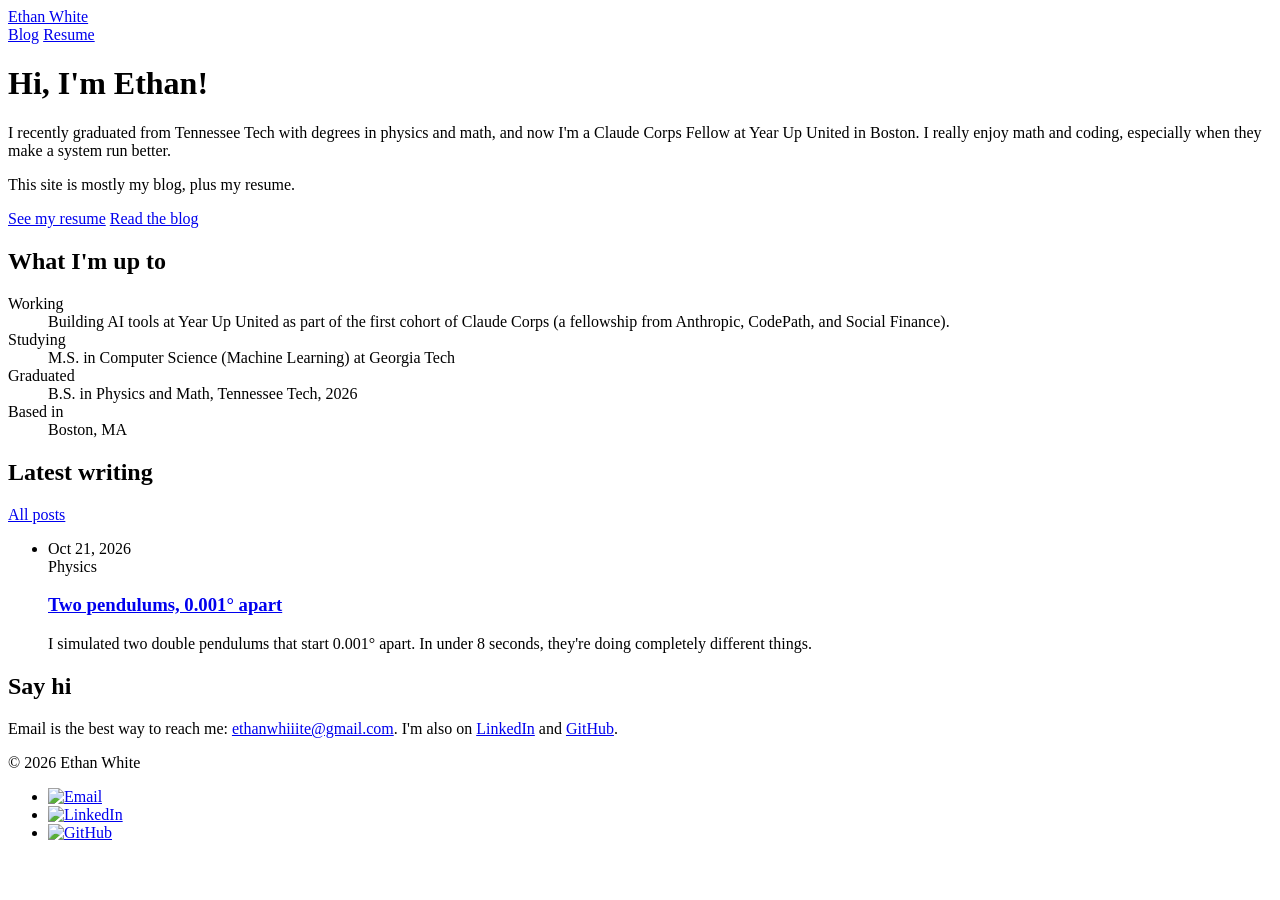
==== commit 16693408: "Add files via upload" ====
--- a/index.html
+++ b/index.html
@@ -1,333 +1,96 @@
 <!doctype html>
 <html lang="en">
 <head>
-  <meta charset="utf-8" />
-  <title>Ethan White</title>
-  <meta name="viewport" content="width=device-width, initial-scale=1" />
-  <link rel="stylesheet" href="styles.css" />
+<meta charset="utf-8">
+<meta name="viewport" content="width=device-width, initial-scale=1, viewport-fit=cover">
+<title>Ethan White</title>
+<meta name="claude:viewport-fit-sides" content="cover">
+<meta name="description" content="Ethan White: physics and math graduate, Claude Corps Fellow, and M.S. Computer Science student at Georgia Tech.">
+<meta property="og:type" content="website">
+<meta property="og:site_name" content="Ethan White">
+<meta property="og:title" content="Ethan White">
+<meta property="og:description" content="Physics & math grad, Claude Corps Fellow at Year Up United, and M.S. Computer Science student at Georgia Tech.">
+<meta property="og:url" content="https://ewhites.github.io/">
+<meta property="og:image" content="https://ewhites.github.io/assets/og-image.png">
+<meta property="og:image:width" content="1200">
+<meta property="og:image:height" content="630">
+<meta property="og:image:alt" content="Ethan White: physics and math grad, Claude Corps Fellow, M.S. Computer Science at Georgia Tech">
+<meta name="twitter:card" content="summary_large_image">
+<link rel="preconnect" href="https://fonts.googleapis.com">
+<link rel="preconnect" href="https://fonts.gstatic.com" crossorigin>
+<link rel="stylesheet" href="https://fonts.googleapis.com/css2?family=IBM+Plex+Mono:wght@400;600&family=Instrument+Sans:wght@400;500;600&family=Newsreader:ital,opsz,wght@0,6..72,400;0,6..72,500;1,6..72,400&display=swap">
+<link rel="stylesheet" href="assets/style.css">
 </head>
 <body>
-  <main>
-    <div class="tabs">
-      <input type="radio" name="tabs" id="tab-home" checked>
-      <input type="radio" name="tabs" id="tab-about">
-      <input type="radio" name="tabs" id="tab-blog">
-      <input type="radio" name="tabs" id="tab-resume">
-      <input type="radio" name="tabs" id="tab-projects">
-      <input type="checkbox" id="theme-toggle" class="theme-toggle-input">
 
-      <div class="theme-scope">
-        <header class="site-header">
-          <div class="header-inner">
-            <div class="header-name">Ethan White</div>
-            <div class="labels labels-header">
-              <label class="tab-label" for="tab-home">Home</label>
-              <label class="tab-label" for="tab-about">About</label>
-              <label class="tab-label" for="tab-blog">Blog</label>
-              <label class="tab-label" for="tab-resume">Resume</label>
-              <label class="tab-label" for="tab-projects">Projects</label>
-            </div>
-          </div>
-        </header>
+<header class="site-header">
+  <div class="wrap">
+    <a class="wordmark" href="index.html">Ethan White</a>
+    <nav class="nav" aria-label="Main">
+      <a href="blog.html">Blog</a>
+      <a href="resume.html">Resume</a>
+    </nav>
+  </div>
+</header>
 
-        <div class="panels">
-          <!-- HOME -->
-          <section class="panel" id="panel-home">
-            <div class="home-hero">
-              <h1>Ethan White</h1>
-              <div class="contact">
-                <p><a href="mailto:ejwhite43@tntech.edu">ejwhite43@tntech.edu</a></p>
-                <p><a href="tel:+18653338117">+1 865 333 8117</a></p>
-              </div>
-              <div class="labels labels-home">
-                <label class="tab-label" for="tab-home">Home</label>
-                <label class="tab-label" for="tab-about">About</label>
-                <label class="tab-label" for="tab-blog">Blog</label>
-                <label class="tab-label" for="tab-resume">Resume</label>
-                <label class="tab-label" for="tab-projects">Projects</label>
-              </div>
-              <div class="theme-toggle">
-                <label class="theme-toggle-label" for="theme-toggle">
-                  <span class="toggle-text">Dark mode</span>
-                  <span class="toggle-pill"><span class="toggle-dot"></span></span>
-                </label>
-              </div>
-            </div>
-          </section>
+<main class="wrap">
+  <div class="stack">
+    <h1>Hi, I'm Ethan!</h1>
+    <p class="lede">I recently graduated from Tennessee Tech with degrees in physics and math, and now I'm a Claude Corps Fellow at Year Up United in Boston. I really enjoy math and coding, especially when they make a system run better.</p>
+    <p class="lede">This site is mostly my blog, plus my resume.</p>
+    <div class="btn-row" style="margin-top:8px">
+      <a class="btn primary" href="resume.html">See my resume</a>
+      <a class="btn" href="blog.html">Read the blog</a>
+    </div>
+  </div>
 
-        <!-- ABOUT -->
-        <section class="panel" id="panel-about">
-          <div class="about-wrap">
-            <div class="about-text">
-              <p>
-                I’m a Physics & Applied Mathematics Honors student at <strong>Tennessee Tech</strong> who moves likes to build cool things on the side of my abundance of
-                extracurricular initiatives, namely Trash Force, a student organization I founded to tackle litter, and being an RA for 4 years.
-              </p>
-              <p>
-                I'm trying to make a pivot in my career towards something a bit more industry-focused. I'm particularly interested in data analysis, where my physics background provides me a unique perspective.
-                I'm looking for full-time opportunities starting Summer 2026. 
-              </p>
-              <div>
-                <strong>On-campus initiatives</strong>
-                <ul class="badges">
-                  <li>Resident Assistant — 4th year</li>
-                  <li>Office of Sustainability</li>
-                  <li>Trash Force — Founder & President</li>
-                  <li>Student Government Association</li>
-                  <li>Physics Club / Sigma Pi Sigma</li>
-                  <li>Math Club / Mu Alpha Theta</li>
-                </ul>
-              </div>
-            </div>
-            <div class="about-photo">
-              <img src="images/lakelouise.jpg" alt="Ethan White portrait">
-            </div>
-          </div>
-        </section>
+  <section class="section" aria-labelledby="now">
+    <h2 id="now">What I'm up to</h2>
+    <dl class="facts">
+      <dt>Working</dt>
+      <dd>Building AI tools at Year Up United as part of the first cohort of Claude Corps (a fellowship from Anthropic, CodePath, and Social Finance).</dd>
+      <dt>Studying</dt>
+      <dd>M.S. in Computer Science (Machine Learning) at Georgia Tech</dd>
+      <dt>Graduated</dt>
+      <dd>B.S. in Physics and Math, Tennessee Tech, 2026</dd>
+      <dt>Based in</dt>
+      <dd>Boston, MA</dd>
+    </dl>
+  </section>
 
-        <!-- BLOG -->
-        <section class="panel" id="panel-blog">
-          <div class="blog-bleed">
-            <div class="blog-wrap">
-              <input type="radio" name="blog-tabs" id="blog-1" checked>
-              <input type="radio" name="blog-tabs" id="blog-2">
-              <input type="radio" name="blog-tabs" id="blog-3">
-              <input type="radio" name="blog-tabs" id="blog-4">
-              <input type="radio" name="blog-tabs" id="blog-5">
-              <input type="radio" name="blog-tabs" id="blog-6">
-              <input type="radio" name="blog-tabs" id="blog-7">
-              <input type="radio" name="blog-tabs" id="blog-8">
-              <aside class="blog-sidebar">
-                <div class="blog-sidebar-title">Blog</div>
-                <div class="blog-year">2026</div>
-                <label class="blog-link" for="blog-1">Textbooks I think are good for self-studying physics/math</label>
-                <label class="blog-link" for="blog-2">Transitioning into industry with a physics bachelors</label>
-                <label class="blog-link" for="blog-3">How I founded Trash Force to eliminate litter</label>
-                <label class="blog-link" for="blog-4">Experience as an RA -- would I suggest it?</label>
-                <label class="blog-link" for="blog-5">Thoughts on a physics bachelors -- is it worth it?</label>
-                <label class="blog-link" for="blog-6">How I built Passd to eliminate food insecurity</label>
-                <label class="blog-link" for="blog-7">My particle physics balloon project</label>
-                <div class="blog-year">2025</div>
-                <label class="blog-link" for="blog-8">My REU experience in a nutshell</label>
-              </aside>
-              <div class="blog-content">
-                <article class="blog-post" id="post-1">
-                  <h3>Textbooks I think are good for self-studying physics/math</h3>
-                  <div class="blog-meta">2026 · Resources</div>
-                  <p>
-                    If you want to self‑study, the best books are the ones that keep you moving.
-                    I’ll share the ones that helped me build intuition fast and where I think each
-                    one shines (concepts, problems, or both).
-                  </p>
-                  <p>
-                    I’ll also include a short “how to use this book” note for each recommendation
-                    so you can get the most out of it without getting stuck.
-                  </p>
-                </article>
-                <article class="blog-post" id="post-2">
-                  <h3>Transitioning into industry with a physics bachelors</h3>
-                  <div class="blog-meta">2026 · Career</div>
-                  <p>
-                    Here’s my honest view on the bridge from theory to industry: what skills
-                    mattered most, what I wish I had emphasized sooner, and how I framed my
-                    experience to make it legible to non‑physics roles.
-                  </p>
-                  <p>
-                    I’ll also share a short checklist of projects and habits that helped me
-                    feel confident applying outside academia.
-                  </p>
-                </article>
-                <article class="blog-post" id="post-3">
-                  <h3>How I founded Trash Force to eliminate litter</h3>
-                  <div class="blog-meta">2026 · Community</div>
-                  <p>
-                    Trash Force started as a small idea: make cleanup visible and contagious.
-                    I’ll walk through how we organized volunteers, built momentum, and kept it
-                    sustainable across semesters.
-                  </p>
-                  <p>
-                    If you’re starting a campus initiative, I’ll share the 3 things that made
-                    the biggest difference for us.
-                  </p>
-                </article>
-                <article class="blog-post" id="post-4">
-                  <h3>Experience as an RA -- would I suggest it?</h3>
-                  <div class="blog-meta">2026 · Campus Life</div>
-                  <p>
-                    Being an RA is intense and rewarding. I’ll share what the day‑to‑day actually
-                    looks like, the skills I picked up, and the parts I didn’t expect.
-                  </p>
-                  <p>
-                    If you’re considering the role, this is the candid version I wish I had
-                    before applying.
-                  </p>
-                </article>
-                <article class="blog-post" id="post-5">
-                  <h3>Thoughts on a physics bachelors -- is it worth it?</h3>
-                  <div class="blog-meta">2026 · Perspective</div>
-                  <p>
-                    Physics trains your brain in a unique way, but it’s not always a straight path.
-                    I’ll cover what felt valuable, what felt inefficient, and how I would do it
-                    again if I were starting over.
-                  </p>
-                  <p>
-                    I’ll also share how I think about ROI beyond salary — skills, network, and
-                    long‑term optionality.
-                  </p>
-                </article>
-                <article class="blog-post" id="post-6">
-                  <h3>How I built Passd to eliminate food insecurity</h3>
-                  <div class="blog-meta">2026 · Product</div>
-                  <p>
-                    Passd is a project about access and dignity. This post will outline the
-                    problem, the early prototypes, and what we learned from real users.
-                  </p>
-                  <p>
-                    I’ll also share the technical stack and the community partnerships that
-                    helped it move from idea to pilot.
-                  </p>
-                </article>
-                <article class="blog-post" id="post-7">
-                  <h3>My particle physics balloon project</h3>
-                  <div class="blog-meta">2026 · Research</div>
-                  <p>
-                    We built a balloon payload to explore particle detection at altitude. This
-                    post will cover the design constraints, instrumentation choices, and the
-                    data we managed to pull down.
-                  </p>
-                  <p>
-                    I’ll also share lessons learned on thermal, power, and data logging at
-                    low pressure.
-                  </p>
-                </article>
-                <article class="blog-post" id="post-8">
-                  <h3>My REU experience in a nutshell</h3>
-                  <div class="blog-meta">2025 · Research</div>
-                  <p>
-                    The REU was fast‑paced and transformative. I’ll summarize the project,
-                    what it taught me, and how it changed the way I approach research.
-                  </p>
-                  <p>
-                    If you’re applying to REUs, I’ll share a few practical tips that helped
-                    me stand out.
-                  </p>
-                </article>
-              </div>
-            </div>
-          </div>
-        </section>
+  <section class="section" aria-labelledby="latest">
+    <div class="resume-head">
+      <h2 id="latest">Latest writing</h2>
+      <a href="blog.html">All posts</a>
+    </div>
+    <ul class="post-list">
+      <li>
+        <time datetime="2026-10-21">Oct 21, 2026</time>
+        <div class="body">
+          <span class="tag" data-tag="physics">Physics</span>
+          <h3><a href="posts/double-pendulum.html">Two pendulums, 0.001° apart</a></h3>
+          <p>I simulated two double pendulums that start 0.001° apart. In under 8 seconds, they're doing completely different things.</p>
+        </div>
+      </li>
+    </ul>
+  </section>
 
-        <!-- RESUME -->
-        <section class="panel resume" id="panel-resume">
-          <h3>Education</h3>
-          <div class="timeline">
-            <div class="titem">
-              <div class="tcontent">
-                <div class="trole">B.Sc. Physics; B.Sc. Mathematics, Honors College — GPA 3.63/4.00</div>
-                <div class="torg">Tennessee Technological University — Cookeville, TN</div>
-                <div class="tdates">Anticipated May 2026</div>
-                <ul class="subbullets">
-                  <li>Hard Skills: Python, C++, ROOT, HTML/CSS, Excel, Tableau, PCB Design, SolidWorks, Hardware Instrumentation, Vacuum Pumps</li>
-                </ul>
-              </div>
-            </div>
-            <div class="arrow"><span>▼ next</span></div>
-          </div>
+  <section class="section" aria-labelledby="contact">
+    <h2 id="contact">Say hi</h2>
+    <p>Email is the best way to reach me: <a href="mailto:ethanwhiiite@gmail.com">ethanwhiiite@gmail.com</a>. I'm also on <a href="https://www.linkedin.com/in/ewhites" target="_blank" rel="noopener">LinkedIn</a> and <a href="https://github.com/ewhites" target="_blank" rel="noopener">GitHub</a>.</p>
+  </section>
+</main>
 
-          <h3>Professional Experience</h3>
-          <div class="timeline">
-            <div class="titem">
-              <div class="tcontent">
-                <div class="trole">Particle Physics Research Assistant</div>
-                <div class="torg">University of Utah — Salt Lake City, UT</div>
-                <div class="tdates">May 2025 – August 2025</div>
-                <ul class="subbullets">
-                  <li>Applied time-matching corrections to IceCube SAE test station data with TALE infill data, applied calibration and developed event reconstruction program using complex statistics for relevant IceCube SAE data through NSF REU funding.</li>
-                  <li>Event reconstruction algorithm developed to simulate original particle trajectory, energy, and galactic plane origin.</li>
-                  <li>Poster presented at Telescope Array Collaboration Meeting in Tokyo, Japan.</li>
-                </ul>
-              </div>
-            </div>
+<footer class="site-footer">
+  <div class="wrap">
+    <span>© 2026 Ethan White</span>
+    <ul>
+      <li><a class="icon-link" href="mailto:ethanwhiiite@gmail.com" aria-label="Email"><img src="assets/icons/email.png" alt="Email" width="28" height="28"></a></li>
+      <li><a class="icon-link" href="https://www.linkedin.com/in/ewhites" target="_blank" rel="noopener" aria-label="LinkedIn"><img src="assets/icons/linkedin.png" alt="LinkedIn" width="28" height="28"></a></li>
+      <li><a class="icon-link" href="https://github.com/ewhites" target="_blank" rel="noopener" aria-label="GitHub"><img src="assets/icons/github.png" alt="GitHub" width="28" height="28"></a></li>
+    </ul>
+  </div>
+</footer>
 
-            <div class="arrow"><span>↓</span></div>
-
-            <div class="titem">
-              <div class="tcontent">
-                <div class="trole">Nuclear Physics Research Assistant</div>
-                <div class="torg">Tennessee Technological University — Cookeville, TN</div>
-                <div class="tdates">May 2024 – August 2024</div>
-                <ul class="subbullets">
-                  <li>Applied electronic crosstalk corrections, created an efficiency curve of TRIUMF GRIFFIN detectors, and probed the gamma-gamma correlation matrix data to create an independent level scheme of 35Mg decay data that I collected in 2022.</li>
-                  <li>Calibrated scintillation bars and reverse-engineered undocumented photomultiplier tubes through circuit board analysis.</li>
-                  <li>Designed vacuum system for TTU's in-house Ion Beam, tested six independent turbomolecular pumps for functionality.</li>
-                  <li>Poster presented through CEU funding at APS DNP 2024 in Boston, MA and SESAPS 2024 in Charlotte, NC.</li>
-                </ul>
-              </div>
-            </div>
-
-            <div class="arrow"><span>↓</span></div>
-
-            <div class="titem">
-              <div class="tcontent">
-                <div class="trole">Nuclear Physics Research Assistant</div>
-                <div class="torg">Academia Sinica Institute of Physics — Taipei, Taiwan</div>
-                <div class="tdates">May 2023 – July 2023</div>
-                <ul class="subbullets">
-                  <li>Calibrated a low energy germanium radiation detector using Americium source using nuclear-physics C++ framework ROOT.</li>
-                  <li>Established experimental axion-photon-photon coupling constant limits from TEXONO and XENONnT datasets, comparing with theoretical calculations from peer-reviewed publications.</li>
-                  <li>Poster presented at APS April 2024 in Sacramento, CA and SESAPS 2023 in Richmond, KY.</li>
-                </ul>
-              </div>
-            </div>
-
-            <div class="arrow"><span>↓</span></div>
-
-            <div class="titem">
-              <div class="tcontent">
-                <div class="trole">Resident Assistant</div>
-                <div class="torg">Tennessee Technological University — Cookeville, TN</div>
-                <div class="tdates">December 2022 – Present</div>
-                <ul class="subbullets">
-                  <li>Provided 24/7 leadership to my hall of 30+ students, solved interpersonal conflicts, managed monthly programs, reinforced institutional policies and conducted monthly room inspections and paperwork management.</li>
-                  <li>Worked at an office space ten hours a week assisting students with residential appliance issues and lockouts.</li>
-                </ul>
-              </div>
-            </div>
-          </div>
-        </section>
-
-        <!-- PROJECTS -->
-        <section class="panel" id="panel-projects">
-          <div class="grid">
-            <a class="card" href="https://github.com/ewhites/stock-montecarlo-gbm" target="_blank">
-              <img class="card-img" src="images/simulation.png" alt="Line plot and simulated GBM price paths">
-              <h4>Market Analysis: GBM, MC</h4>
-              <p>Simulating financial markets using Geometric Brownian Motion (GBM), Monte Carlo methods, and risk metrics like Value at Risk (VaR)</p>
-              <div class="tags"><span class="tag py">Python</span></div>
-            </a>
-            <a class="card" href="https://github.com/ewhites/markowitz-optimization" target="_blank">
-              <img class="card-img" src="images/projects/markowitz.jpg" alt="Efficient frontier">
-              <h4>Portfolio Optimization</h4>
-              <p>Markowitz optimization and principal component analysis (PCA) to analyze stock returns. Explores correlations of PCA factors with sector ETFs to interpret underlying market drivers. Coming soon!</p>
-              <div class="tags"><span class="tag py">Python</span></div>
-            </a>
-            <a class="card" href="https://github.com/ewhites/ewhites.github.io" target="_blank">
-              <img class="card-img" src="images/presentation.webp" alt="Personal site screenshot">
-              <h4>Personal Website</h4>
-              <p>Description of my life, experience, and things I'm up to: a portable resume</p>
-              <div class="tags"><span class="tag html">HTML</span><span class="tag css">CSS</span></div>
-            </a>
-          </div>
-        </section>
-        </div>
-
-        <footer class="site-footer">
-          <a href="https://www.linkedin.com/in/ethan-white-44695a1b8/" target="_blank">LinkedIn</a> |
-          <a href="https://github.com/ewhites" target="_blank">GitHub</a>
-          <div class="footer-note">I am always available for exciting discussion!</div>
-        </footer>
-      </div>
-    </div>
-  </main>
 </body>
 </html>
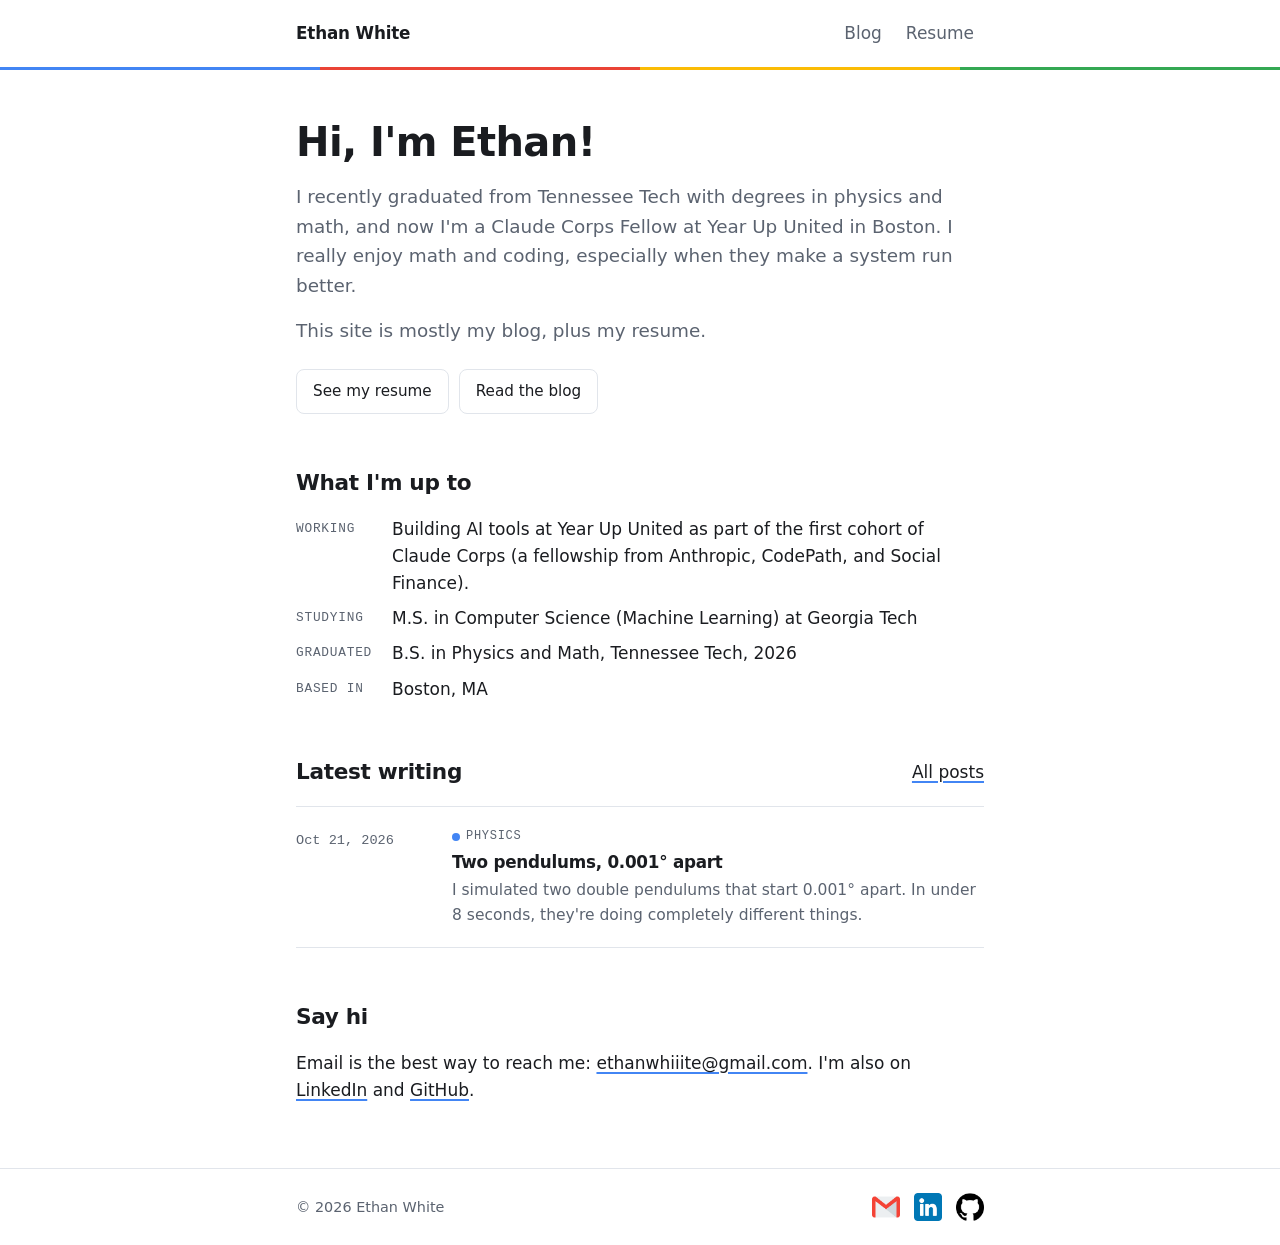
==== commit 04523a06: "Add files via upload" ====
--- a/index.html
+++ b/index.html
@@ -39,7 +39,7 @@
     <p class="lede">I recently graduated from Tennessee Tech with degrees in physics and math, and now I'm a Claude Corps Fellow at Year Up United in Boston. I really enjoy math and coding, especially when they make a system run better.</p>
     <p class="lede">This site is mostly my blog, plus my resume.</p>
     <div class="btn-row" style="margin-top:8px">
-      <a class="btn primary" href="resume.html">See my resume</a>
+      <a class="btn" href="resume.html">See my resume</a>
       <a class="btn" href="blog.html">Read the blog</a>
     </div>
   </div>
--- a/assets/style.css
+++ b/assets/style.css
@@ -0,0 +1,232 @@
+/* Layout: one narrow reading column (720px), sticky top bar with a four-color Google strip.
+   Google colors are accents only: the strip, tag dots, section markers, link underlines, and the simulation. */
+:root {
+  /* Google brand colors (source: w3schools.com/colors/colors_brands.asp) */
+  --blue: #4285F4;
+  --red: #EA4335;
+  --yellow: #FBBC05;
+  --green: #34A853;
+
+  /* Neutrals, light theme (slight blue bias). */
+  color-scheme: light;
+  --bg: #ffffff;
+  --surface: #f5f7fa;
+  --fg: #1a1c20;
+  --muted: #5b6370;
+  --line: #e1e5eb;
+  --focus: #4285F4;
+
+  --font-ui: "Instrument Sans", "Segoe UI", system-ui, -apple-system, sans-serif;
+  --font-read: "Newsreader", Georgia, "Times New Roman", serif;
+  --font-mono: "IBM Plex Mono", ui-monospace, "SFMono-Regular", Menlo, Consolas, monospace;
+
+  --col: 720px;
+  --radius: 10px;
+}
+
+* { box-sizing: border-box; }
+html { -webkit-text-size-adjust: 100%; }
+body {
+  margin: 0;
+  background: var(--bg);
+  color: var(--fg);
+  font-family: var(--font-ui);
+  font-size: 17px;
+  line-height: 1.6;
+}
+body::before {
+  content: ""; position: fixed; inset: 0 0 auto; height: env(safe-area-inset-top, 0px);
+  z-index: 10; background: var(--bg);
+}
+
+/* ---------- Links & focus ---------- */
+a {
+  color: inherit;
+  text-decoration: underline;
+  text-decoration-color: var(--blue);
+  text-decoration-thickness: 2px;
+  text-underline-offset: 3px;
+}
+a:hover { color: var(--blue); }
+:focus-visible { outline: 2px solid var(--focus); outline-offset: 3px; border-radius: 4px; }
+
+/* ---------- Page frame ---------- */
+.wrap {
+  max-width: var(--col);
+  margin: 0 auto;
+  padding-left: max(16px, env(safe-area-inset-left, 0px));
+  padding-right: max(16px, env(safe-area-inset-right, 0px));
+}
+.wrap.wide { max-width: 880px; }
+
+.site-header {
+  position: sticky;
+  top: env(safe-area-inset-top, 0px);
+  z-index: 5;
+  background: var(--bg);
+}
+.site-header::after { /* the four-color strip */
+  content: ""; display: block; height: 3px;
+  background: linear-gradient(90deg,
+    var(--blue) 0 25%, var(--red) 25% 50%, var(--yellow) 50% 75%, var(--green) 75% 100%);
+}
+.site-header .wrap {
+  display: flex; align-items: center; justify-content: space-between; gap: 16px;
+  padding-block: 14px;
+}
+.wordmark {
+  font-weight: 600; font-size: 1.05rem; letter-spacing: -0.01em;
+  text-decoration: none; white-space: nowrap;
+}
+.wordmark:hover { color: var(--fg); }
+.nav { display: flex; align-items: center; gap: 4px; }
+.nav a {
+  text-decoration: none; padding: 6px 10px; border-radius: 8px; color: var(--muted); font-weight: 500;
+}
+.nav a:hover { color: var(--fg); background: var(--surface); }
+.nav a[aria-current="page"] { color: var(--fg); box-shadow: inset 0 -2px 0 var(--blue); border-radius: 0; }
+
+
+main { padding-block: 48px 64px; }
+
+.site-footer { border-top: 1px solid var(--line); color: var(--muted); font-size: 0.9rem; }
+.site-footer .wrap {
+  display: flex; flex-wrap: wrap; gap: 8px 20px; justify-content: space-between; padding-block: 24px;
+}
+.site-footer .wrap { align-items: center; }
+.site-footer ul { list-style: none; margin: 0; padding: 0; display: flex; flex-wrap: wrap; gap: 14px; }
+.icon-link { display: block; border-radius: 6px; line-height: 0; transition: transform .15s ease, opacity .15s ease; }
+.icon-link img { width: 28px; height: 28px; display: block; }
+.icon-link:hover { transform: translateY(-2px); opacity: 0.85; }
+
+/* ---------- Type ---------- */
+h1, h2, h3 { line-height: 1.2; text-wrap: balance; margin: 0; letter-spacing: -0.015em; }
+h1 { font-size: clamp(1.9rem, 5vw, 2.5rem); font-weight: 600; }
+h2 { font-size: 1.35rem; font-weight: 600; }
+h3 { font-size: 1.05rem; font-weight: 600; }
+p { margin: 0; }
+.lede { font-size: 1.15rem; color: var(--muted); max-width: 60ch; }
+.eyebrow {
+  font-family: var(--font-mono); font-size: 0.78rem; text-transform: uppercase;
+  letter-spacing: 0.08em; color: var(--muted);
+}
+.mono { font-family: var(--font-mono); font-variant-numeric: tabular-nums; }
+.stack { display: flex; flex-direction: column; gap: 16px; }
+.section { display: flex; flex-direction: column; gap: 20px; margin-top: 56px; }
+
+/* ---------- Buttons ---------- */
+.btn {
+  display: inline-flex; align-items: center; gap: 8px;
+  padding: 9px 16px; border-radius: 8px; border: 1px solid var(--line);
+  background: var(--bg); color: var(--fg); font: inherit; font-size: 0.95rem; font-weight: 500;
+  text-decoration: none; cursor: pointer;
+}
+.btn:hover { background: var(--surface); color: var(--fg); }
+.btn.primary { background: var(--fg); color: var(--bg); border-color: var(--fg); }
+.btn.primary:hover { opacity: 0.88; color: var(--bg); }
+.btn-row { display: flex; flex-wrap: wrap; gap: 10px; }
+
+/* ---------- Tags (color = topic) ---------- */
+.tag {
+  display: inline-flex; align-items: center; gap: 6px;
+  font-family: var(--font-mono); font-size: 0.75rem; text-transform: uppercase; letter-spacing: 0.06em;
+  color: var(--muted);
+}
+.tag::before { content: ""; width: 8px; height: 8px; border-radius: 50%; background: var(--muted); }
+.tag[data-tag="physics"]::before { background: var(--blue); }
+.tag[data-tag="project"]::before { background: var(--green); }
+.tag[data-tag="paper"]::before { background: var(--red); }
+.tag[data-tag="note"]::before { background: var(--yellow); }
+
+/* ---------- Post list ---------- */
+.post-list { list-style: none; margin: 0; padding: 0; border-top: 1px solid var(--line); }
+.post-list li {
+  position: relative; margin-inline: -12px; padding-inline: 12px; border-radius: 8px;
+  display: grid; grid-template-columns: 8.5rem 1fr; gap: 6px 20px;
+  padding-block: 20px;
+  background: linear-gradient(var(--line), var(--line)) no-repeat center bottom / calc(100% - 24px) 1px;
+}
+.post-list time { font-family: var(--font-mono); font-size: 0.85rem; color: var(--muted); padding-top: 3px; font-variant-numeric: tabular-nums; }
+.post-list .body { min-width: 0; display: flex; flex-direction: column; gap: 6px; }
+.post-list h3 a { text-decoration: none; }
+.post-list h3 a::after { content: ""; position: absolute; inset: 0; border-radius: 8px; } /* makes the whole row clickable */
+.post-list h3 a:focus-visible { outline: none; }
+.post-list li:has(a:focus-visible) { outline: 2px solid var(--focus); outline-offset: 2px; }
+.post-list li:hover { background-color: var(--surface); }
+.post-list h3 a:hover { text-decoration: underline; text-decoration-color: var(--blue); }
+.post-list p { color: var(--muted); font-size: 0.97rem; }
+@media (max-width: 560px) { .post-list li { grid-template-columns: 1fr; } }
+
+.legend { display: flex; flex-wrap: wrap; gap: 8px 18px; }
+
+/* ---------- Home ---------- */
+.facts { display: grid; grid-template-columns: max-content 1fr; gap: 8px 20px; margin: 0; }
+.facts dt { font-family: var(--font-mono); font-size: 0.8rem; text-transform: uppercase; letter-spacing: 0.06em; color: var(--muted); padding-top: 3px; }
+.facts dd { margin: 0; min-width: 0; }
+@media (max-width: 480px) { .facts { grid-template-columns: 1fr; gap: 2px; } .facts dd { margin-bottom: 10px; } }
+
+/* ---------- Resume ---------- */
+.resume-head { display: flex; flex-wrap: wrap; justify-content: space-between; align-items: center; gap: 16px 20px; }
+
+.r-section h2 { display: flex; align-items: center; gap: 10px; }
+.r-section h2::before { content: ""; width: 10px; height: 10px; border-radius: 2px; background: var(--c, var(--blue)); }
+.entry { display: flex; flex-direction: column; gap: 6px; padding-bottom: 20px; border-bottom: 1px solid var(--line); }
+.entry:last-child { border-bottom: 0; padding-bottom: 0; }
+.entry-top { display: flex; flex-wrap: wrap; justify-content: space-between; gap: 2px 16px; }
+.entry-top h3 { min-width: 0; }
+.entry-top .dates { font-family: var(--font-mono); font-size: 0.85rem; color: var(--muted); font-variant-numeric: tabular-nums; white-space: nowrap; }
+.entry .where { color: var(--muted); }
+.entry .where strong { color: var(--fg); font-weight: 600; }
+.entry .label { font-weight: 600; }
+.entry ul { margin: 4px 0 0; padding-left: 1.2em; display: flex; flex-direction: column; gap: 4px; }
+.skills { display: grid; grid-template-columns: max-content 1fr; gap: 8px 20px; margin: 0; }
+.skills dt { font-weight: 600; }
+.skills dd { margin: 0; color: var(--muted); min-width: 0; }
+@media (max-width: 480px) { .skills { grid-template-columns: 1fr; gap: 0; } .skills dd { margin-bottom: 10px; } }
+
+/* ---------- Article (blog post) ---------- */
+.back { font-size: 0.92rem; color: var(--muted); text-decoration: none; }
+.back:hover { color: var(--fg); }
+.post-meta { display: flex; flex-wrap: wrap; gap: 6px 16px; align-items: center; color: var(--muted); }
+.post-meta time { font-family: var(--font-mono); font-size: 0.85rem; }
+.prose { font-family: var(--font-read); font-size: 1.15rem; line-height: 1.7; display: flex; flex-direction: column; gap: 18px; }
+.prose h2 { font-family: var(--font-ui); margin-top: 22px; }
+.prose ul, .prose ol { margin: 0; padding-left: 1.3em; display: flex; flex-direction: column; gap: 6px; }
+.prose code { font-family: var(--font-mono); font-size: 0.85em; background: var(--surface); padding: 1px 5px; border-radius: 4px; }
+.equation {
+  font-family: var(--font-mono); font-size: 0.85rem; line-height: 1.7;
+  background: var(--surface); border-radius: var(--radius); padding: 16px; margin: 0;
+  overflow-x: auto; white-space: pre;
+}
+.table-wrap { overflow-x: auto; }
+table { border-collapse: collapse; width: 100%; font-family: var(--font-ui); font-size: 0.95rem; }
+th, td { text-align: left; padding: 10px 12px; border-bottom: 1px solid var(--line); white-space: nowrap; }
+th { font-weight: 600; color: var(--muted); font-size: 0.85rem; }
+td.num { font-family: var(--font-mono); font-variant-numeric: tabular-nums; }
+.note { font-family: var(--font-ui); font-size: 0.92rem; color: var(--muted); border-left: 3px solid var(--yellow); padding-left: 14px; }
+.sources { font-family: var(--font-ui); font-size: 0.95rem; }
+
+/* ---------- Simulation ---------- */
+.sim {
+  border: 1px solid var(--line); border-radius: var(--radius); padding: 16px;
+  display: grid; grid-template-columns: minmax(0, 1fr) 15rem; gap: 20px; margin-top: 32px;
+}
+.sim-stage { min-width: 0; display: flex; flex-direction: column; gap: 12px; }
+.sim canvas { display: block; width: 100%; max-width: 100%; }
+#pendulum { aspect-ratio: 1 / 1; background: var(--surface); border-radius: 8px; }
+#gapChart { height: 150px; }
+.sim-side { display: flex; flex-direction: column; gap: 16px; min-width: 0; }
+.control { display: flex; flex-direction: column; gap: 6px; font-size: 0.9rem; }
+.control label { font-weight: 500; display: flex; justify-content: space-between; gap: 8px; }
+.control output { font-family: var(--font-mono); color: var(--muted); }
+.control input[type="range"] { width: 100%; accent-color: var(--blue); }
+.control select { font: inherit; padding: 6px 8px; border-radius: 6px; border: 1px solid var(--line); background: var(--bg); color: var(--fg); }
+.readouts { display: grid; grid-template-columns: 1fr auto; gap: 6px 12px; margin: 0; font-size: 0.88rem; border-top: 1px solid var(--line); padding-top: 14px; }
+.readouts dt { color: var(--muted); }
+.readouts dd { margin: 0; font-family: var(--font-mono); font-variant-numeric: tabular-nums; text-align: right; }
+.key { display: flex; flex-wrap: wrap; gap: 4px 14px; font-size: 0.85rem; color: var(--muted); }
+.key span { display: inline-flex; align-items: center; gap: 6px; }
+.key i { width: 10px; height: 10px; border-radius: 50%; display: inline-block; }
+@media (max-width: 680px) { .sim { grid-template-columns: 1fr; } }
+
+@media (prefers-reduced-motion: reduce) { * { scroll-behavior: auto !important; } }
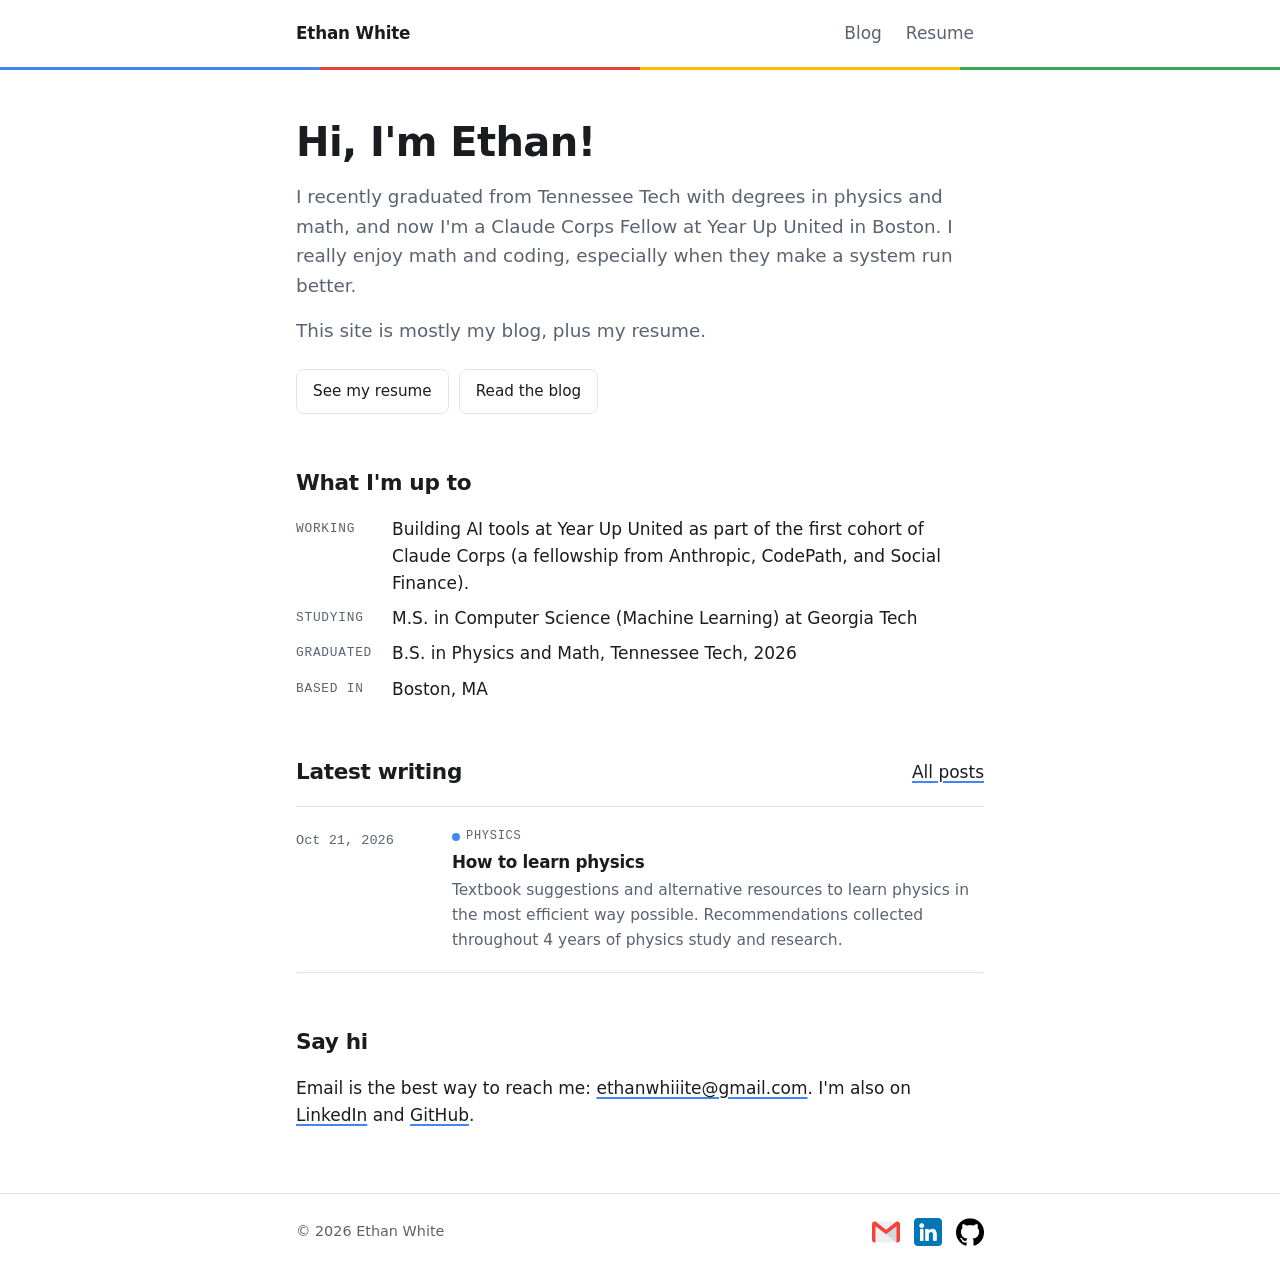
==== commit 37c95c66: "Add files via upload" ====
--- a/index.html
+++ b/index.html
@@ -68,8 +68,8 @@
         <time datetime="2026-10-21">Oct 21, 2026</time>
         <div class="body">
           <span class="tag" data-tag="physics">Physics</span>
-          <h3><a href="posts/double-pendulum.html">Two pendulums, 0.001° apart</a></h3>
-          <p>I simulated two double pendulums that start 0.001° apart. In under 8 seconds, they're doing completely different things.</p>
+          <h3><a href="posts/how-to-learn-physics.html">How to learn physics</a></h3>
+          <p>Textbook suggestions and alternative resources to learn physics in the most efficient way possible. Recommendations collected throughout 4 years of physics study and research.</p>
         </div>
       </li>
     </ul>
--- a/assets/style.css
+++ b/assets/style.css
@@ -1,5 +1,5 @@
 /* Layout: one narrow reading column (720px), sticky top bar with a four-color Google strip.
-   Google colors are accents only: the strip, tag dots, section markers, link underlines, and the simulation. */
+   Google colors are accents only: the strip, tag dots, section markers, and link underlines. */
 :root {
   /* Google brand colors (source: w3schools.com/colors/colors_brands.asp) */
   --blue: #4285F4;
@@ -172,6 +172,14 @@
 .r-section h2::before { content: ""; width: 10px; height: 10px; border-radius: 2px; background: var(--c, var(--blue)); }
 .entry { display: flex; flex-direction: column; gap: 6px; padding-bottom: 20px; border-bottom: 1px solid var(--line); }
 .entry:last-child { border-bottom: 0; padding-bottom: 0; }
+/* Entries with an organization logo: logo in a left column, text in the right */
+.entry.has-logo { display: grid; grid-template-columns: 44px minmax(0, 1fr); column-gap: 16px; row-gap: 6px; align-items: start; }
+.entry.has-logo > :not(.logo) { grid-column: 2; }
+.entry .logo {
+  grid-column: 1; grid-row: 1 / span 2;
+  width: 44px; height: 44px; border-radius: 8px; object-fit: contain;
+}
+@media (max-width: 420px) { .entry.has-logo { grid-template-columns: 36px minmax(0, 1fr); column-gap: 12px; } .entry .logo { width: 36px; height: 36px; } }
 .entry-top { display: flex; flex-wrap: wrap; justify-content: space-between; gap: 2px 16px; }
 .entry-top h3 { min-width: 0; }
 .entry-top .dates { font-family: var(--font-mono); font-size: 0.85rem; color: var(--muted); font-variant-numeric: tabular-nums; white-space: nowrap; }
@@ -206,27 +214,48 @@
 .note { font-family: var(--font-ui); font-size: 0.92rem; color: var(--muted); border-left: 3px solid var(--yellow); padding-left: 14px; }
 .sources { font-family: var(--font-ui); font-size: 0.95rem; }
 
-/* ---------- Simulation ---------- */
-.sim {
-  border: 1px solid var(--line); border-radius: var(--radius); padding: 16px;
-  display: grid; grid-template-columns: minmax(0, 1fr) 15rem; gap: 20px; margin-top: 32px;
-}
-.sim-stage { min-width: 0; display: flex; flex-direction: column; gap: 12px; }
-.sim canvas { display: block; width: 100%; max-width: 100%; }
-#pendulum { aspect-ratio: 1 / 1; background: var(--surface); border-radius: 8px; }
-#gapChart { height: 150px; }
-.sim-side { display: flex; flex-direction: column; gap: 16px; min-width: 0; }
-.control { display: flex; flex-direction: column; gap: 6px; font-size: 0.9rem; }
-.control label { font-weight: 500; display: flex; justify-content: space-between; gap: 8px; }
-.control output { font-family: var(--font-mono); color: var(--muted); }
-.control input[type="range"] { width: 100%; accent-color: var(--blue); }
-.control select { font: inherit; padding: 6px 8px; border-radius: 6px; border: 1px solid var(--line); background: var(--bg); color: var(--fg); }
-.readouts { display: grid; grid-template-columns: 1fr auto; gap: 6px 12px; margin: 0; font-size: 0.88rem; border-top: 1px solid var(--line); padding-top: 14px; }
-.readouts dt { color: var(--muted); }
-.readouts dd { margin: 0; font-family: var(--font-mono); font-variant-numeric: tabular-nums; text-align: right; }
+/* ---------- Reading lists (book posts) ---------- */
+/* Diagram box. Wide diagrams scroll sideways on phones instead of shrinking the text. */
+.diagram { margin: 0; min-width: 0; border: 1px solid var(--line); border-radius: var(--radius); padding: 16px; overflow-x: auto; }
+.diagram .mermaid { margin: 0; font-family: var(--font-ui); text-align: center; color: var(--muted); font-size: 0.9rem; white-space: pre; }
+.diagram svg { min-width: 560px; height: auto; }
+.diagram figcaption { margin-top: 10px; font-family: var(--font-ui); position: sticky; left: 0; }
+.swipe-hint { display: none !important; font-style: italic; }
+@media (max-width: 620px) { .swipe-hint { display: inline-flex !important; } }
+/* One block per subject (h3), one card per book */
+.prose h3 { font-family: var(--font-ui); margin-top: 14px; }
+.book {
+  font-family: var(--font-ui); font-size: 0.97rem; line-height: 1.55;
+  display: grid; grid-template-columns: 64px minmax(0, 1fr); gap: 16px; align-items: start;
+}
+/* Book cover slot (2:3, like a real cover). Empty div = dashed placeholder; <img class="cover"> = the real cover. */
+.cover {
+  width: 64px; aspect-ratio: 2 / 3; border-radius: 4px;
+  background: var(--surface); border: 1px dashed var(--line);
+}
+img.cover { display: block; height: auto; aspect-ratio: auto; object-fit: cover; border: 1px solid var(--line); background: none; }
+.book-body { min-width: 0; display: flex; flex-direction: column; gap: 6px; }
+.book-title { font-weight: 600; }
+.book-title i { font-style: normal; }
+.book-title .by { font-weight: 400; color: var(--muted); }
+.level {
+  display: inline-block; margin-left: 6px; padding: 1px 7px; border-radius: 999px; vertical-align: 2px;
+  font-family: var(--font-mono); font-size: 0.7rem; font-weight: 400; text-transform: uppercase; letter-spacing: 0.06em;
+  border: 1px solid var(--line); color: var(--muted);
+}
+.level.ug { border-color: var(--blue); }
+.level.grad { border-color: var(--red); }
+.book-links { display: flex; flex-wrap: wrap; gap: 4px 16px; font-size: 0.92rem; }
+.book-links b { font-weight: 600; }
+@media (max-width: 420px) { .book { grid-template-columns: 52px minmax(0, 1fr); gap: 12px; } .cover { width: 52px; } }
+
+/* Diagram legend (colored dots + labels) */
 .key { display: flex; flex-wrap: wrap; gap: 4px 14px; font-size: 0.85rem; color: var(--muted); }
 .key span { display: inline-flex; align-items: center; gap: 6px; }
 .key i { width: 10px; height: 10px; border-radius: 50%; display: inline-block; }
-@media (max-width: 680px) { .sim { grid-template-columns: 1fr; } }
 
 @media (prefers-reduced-motion: reduce) { * { scroll-behavior: auto !important; } }
+
+/* Small centered arrow between textbook sections */
+.next-arrow { display: flex; justify-content: center; color: #000; margin: 4px 0 -6px; }
+.next-arrow svg { display: block; }
